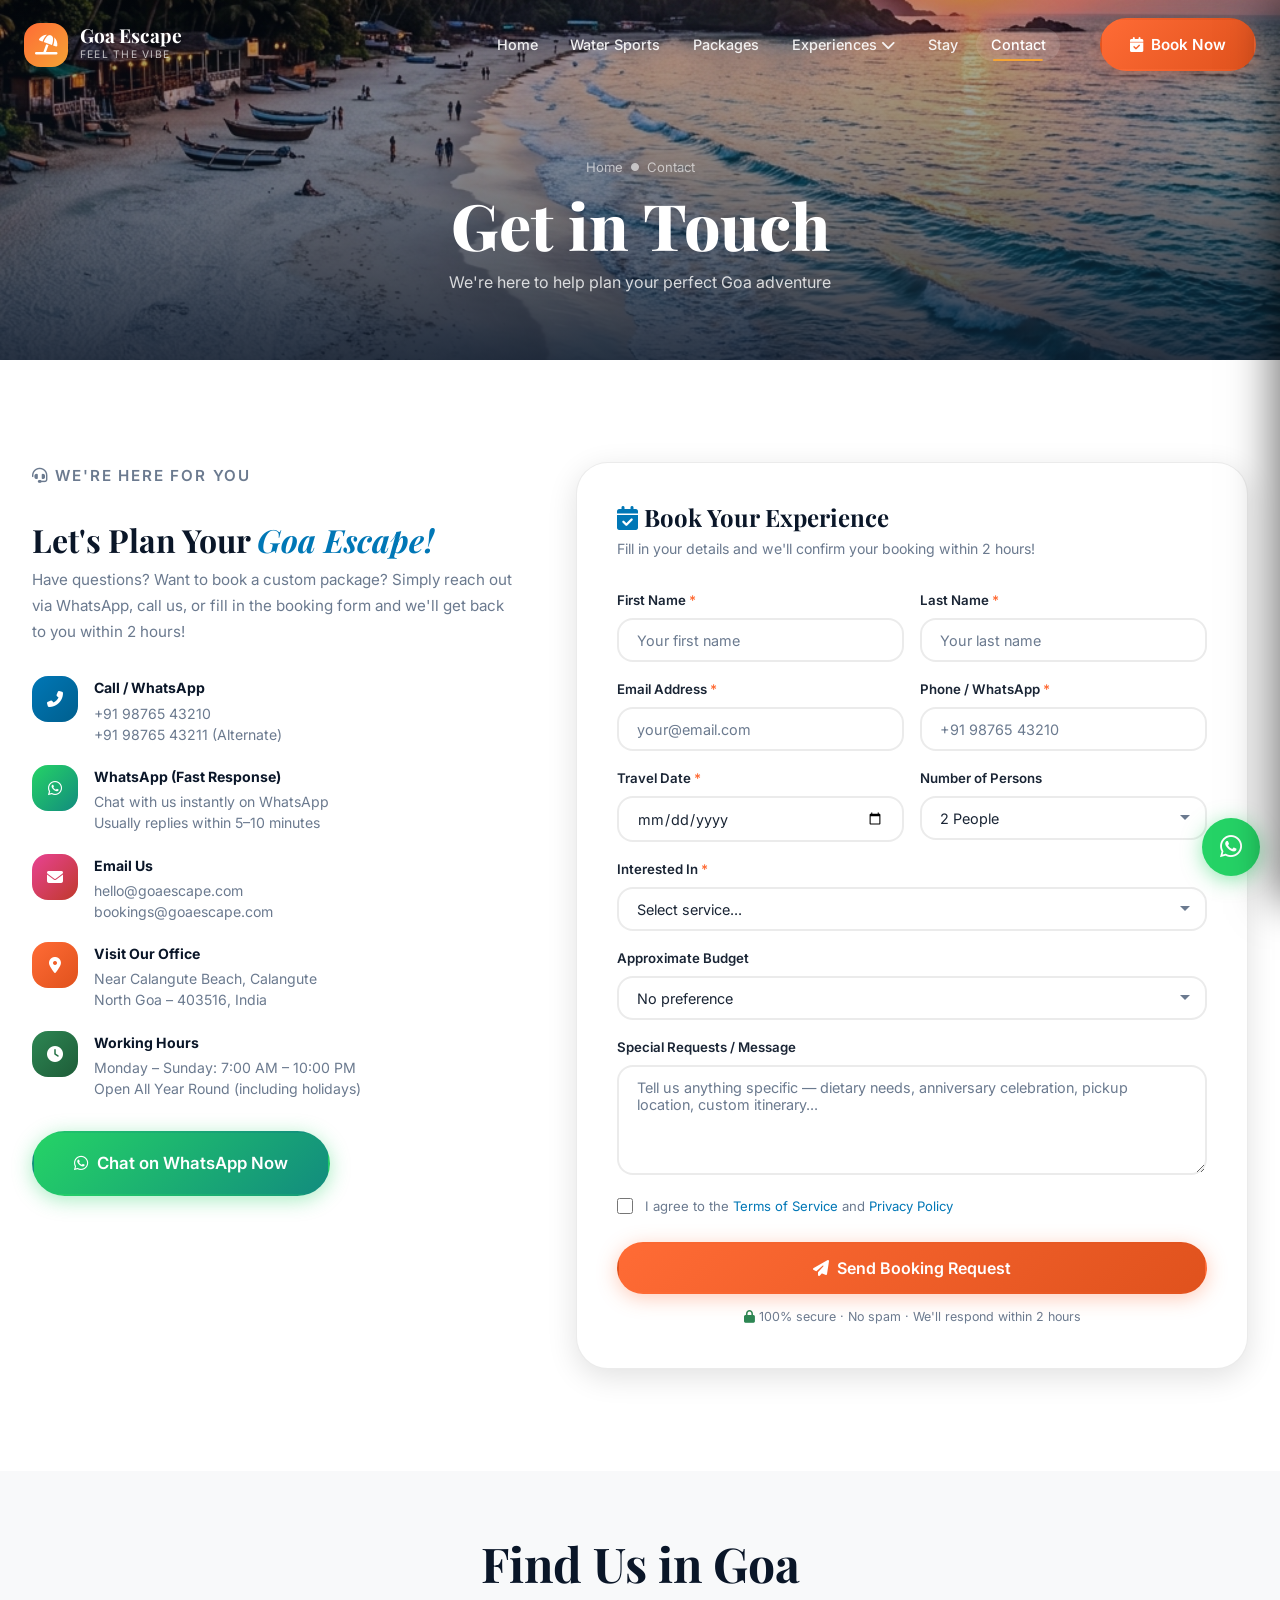
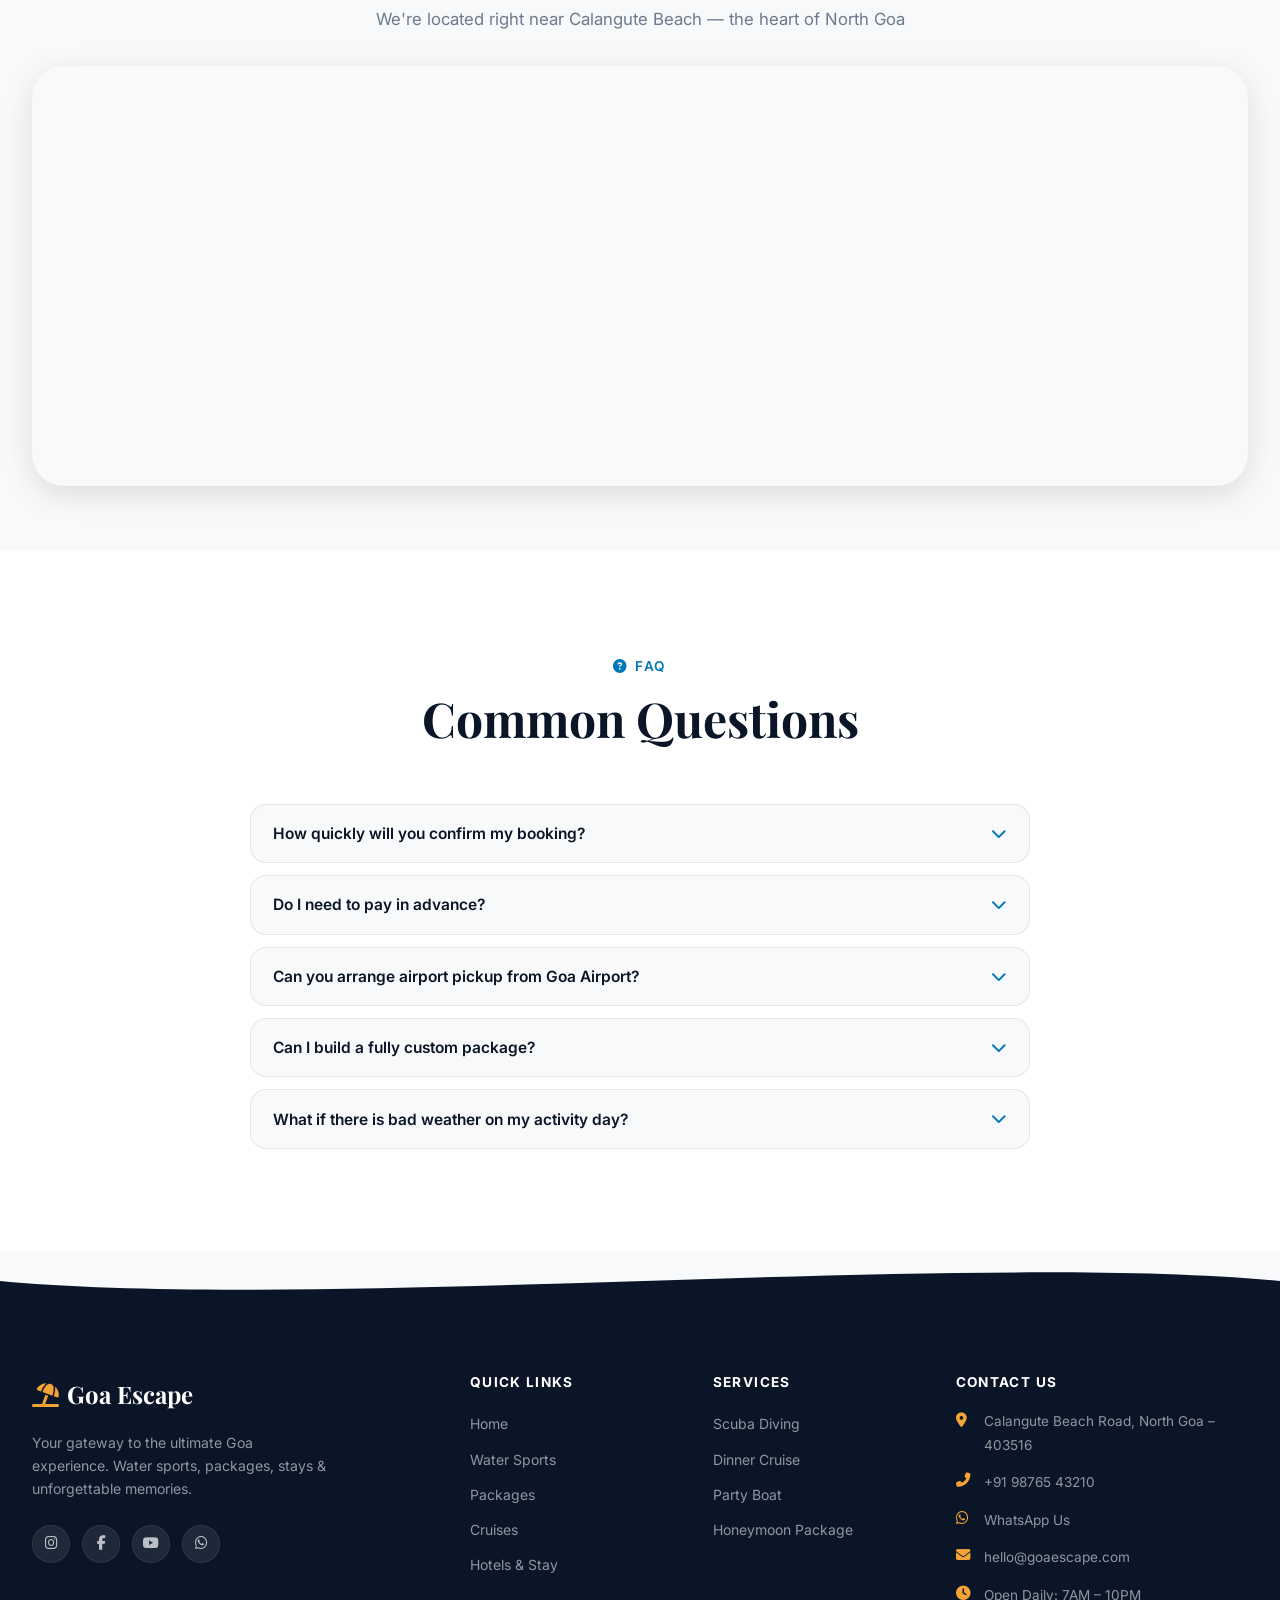
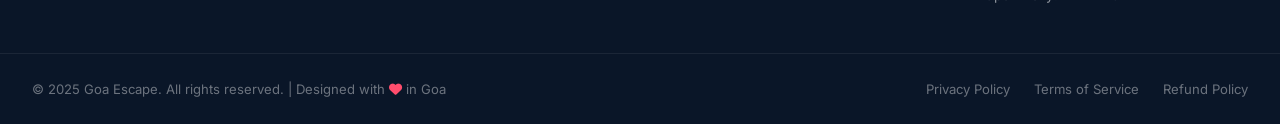
==== contact.html @ f7444da3 "initial commit" ====
<!DOCTYPE html>
<html lang="en">

<head>
    <meta charset="UTF-8" />
    <meta name="viewport" content="width=device-width, initial-scale=1.0, viewport-fit=cover" />
    <meta name="theme-color" content="#0a1628" />
    <meta name="apple-mobile-web-app-capable" content="yes" />
    <meta name="apple-mobile-web-app-status-bar-style" content="black-translucent" />
    <meta name="description"
        content="Contact Goa Escape to book water sports, packages, dinner cruises & hotels in Goa. Call, WhatsApp or fill out our quick booking form for instant confirmation." />
    <meta name="keywords"
        content="contact Goa Escape, book Goa tour, Goa booking form, Goa travel enquiry, water sports booking Goa" />
    <title>Contact & Book – Goa Escape | Instant Goa Booking</title>
    <link rel="dns-prefetch" href="https://cdnjs.cloudflare.com" />
    <link rel="dns-prefetch" href="https://fonts.googleapis.com" />
    <link rel="preconnect" href="https://fonts.googleapis.com" />
    <link
        href="https://fonts.googleapis.com/css2?family=Playfair+Display:wght@400;600;700;800&family=Inter:wght@300;400;500;600;700&family=Dancing+Script:wght@600;700&display=swap"
        rel="stylesheet" />
    <link rel="stylesheet" href="https://cdnjs.cloudflare.com/ajax/libs/font-awesome/6.5.0/css/all.min.css" />
    <link rel="stylesheet" href="css/style.css" />
    <link rel="stylesheet" href="css/animations.css" />
    <link rel="stylesheet" href="css/responsive.css" />
    <link rel="stylesheet" href="css/pages.css" />
</head>

<body>

    <div id="loader" class="loader">
        <div class="loader-inner">
            <div class="wave-loader"><span></span><span></span><span></span><span></span><span></span></div>
            <p class="loader-text">Goa Escape</p>
        </div>
    </div>

    <nav id="navbar" class="navbar">
        <div class="nav-container">
            <a href="index.html" class="nav-logo"><span class="logo-icon"><i class="fas fa-umbrella-beach"></i></span>
                <div class="logo-text"><span class="logo-main">Goa Escape</span><span class="logo-sub">Feel the
                        Vibe</span></div>
            </a>
            <ul class="nav-links" id="navLinks">
                <li><a href="index.html" class="nav-link">Home</a></li>
                <li><a href="water-sports.html" class="nav-link">Water Sports</a></li>
                <li><a href="packages.html" class="nav-link">Packages</a></li>
                <li class="dropdown"><a href="#" class="nav-link dropdown-toggle">Experiences <i
                            class="fas fa-chevron-down"></i></a>
                    <ul class="dropdown-menu">
                        <li><a href="cruises.html"><i class="fas fa-ship"></i> Dinner Cruise</a></li>
                        <li><a href="cruises.html#party-boat"><i class="fas fa-music"></i> Party Boat</a></li>
                        <li><a href="water-sports.html#scuba"><i class="fas fa-fish"></i> Scuba Diving</a></li>
                    </ul>
                </li>
                <li><a href="stay.html" class="nav-link">Stay</a></li>
                <li><a href="contact.html" class="nav-link active">Contact</a></li>
            </ul>
            <div class="nav-cta"><a href="#booking" class="btn btn-primary"><i class="fas fa-calendar-check"></i> Book
                    Now</a></div>
            <button class="hamburger" id="hamburger" aria-label="Toggle menu" aria-expanded="false"
                aria-controls="navLinks"><span></span><span></span><span></span></button>
        </div>
    </nav>

    <!-- ===== MOBILE SIDEBAR ===== -->
    <div id="sidebarBackdrop" class="sidebar-backdrop" aria-hidden="true"></div>
    <aside id="mobileSidebar" class="mobile-sidebar" role="dialog" aria-label="Navigation Menu" aria-modal="true">
        <div class="sidebar-header">
            <a href="index.html" class="sidebar-logo">
                <span class="sidebar-logo-icon"><i class="fas fa-umbrella-beach"></i></span>
                <span class="sidebar-logo-text">
                    <span class="sidebar-logo-main">Goa Escape</span>
                    <span class="sidebar-logo-sub">Feel the Vibe</span>
                </span>
            </a>
            <button id="sidebarClose" class="sidebar-close" aria-label="Close menu"><i
                    class="fas fa-times"></i></button>
        </div>
        <div class="sidebar-quick">
            <a href="#booking" class="sidebar-quick-btn"><i class="fas fa-calendar-check"></i>Book Now</a>
            <a href="tel:+919876543210" class="sidebar-quick-btn"><i class="fas fa-phone"></i>Call Us</a>
            <a href="https://wa.me/919876543210" class="sidebar-quick-btn" target="_blank" rel="noopener"><i
                    class="fab fa-whatsapp"></i>WhatsApp</a>
        </div>
        <p class="sidebar-nav-label">Navigation</p>
        <ul class="sidebar-nav">
            <li><a href="index.html"><span class="sidebar-nav-icon" style="background:rgba(0,119,182,0.18);"><i
                            class="fas fa-home" style="color:#90e0ef;"></i></span> Home</a></li>
            <li><a href="water-sports.html"><span class="sidebar-nav-icon" style="background:rgba(0,119,182,0.18);"><i
                            class="fas fa-water" style="color:#90e0ef;"></i></span> Water Sports</a></li>
            <li><a href="packages.html"><span class="sidebar-nav-icon" style="background:rgba(244,164,53,0.18);"><i
                            class="fas fa-suitcase" style="color:#f4a435;"></i></span> Packages</a></li>
            <li>
                <button id="sidebarExpToggle" class="sidebar-sub-toggle">
                    <span class="sidebar-nav-icon" style="background:rgba(231,76,139,0.18);"><i class="fas fa-star"
                            style="color:#e74c8b;"></i></span>
                    Experiences <i class="fas fa-chevron-down sidebar-toggle-arrow"></i>
                </button>
                <div id="sidebarExpContent" class="sidebar-sub-content">
                    <ul class="sidebar-sub">
                        <li><a href="cruises.html"><i class="fas fa-ship"></i> Dinner Cruise</a></li>
                        <li><a href="cruises.html#party-boat"><i class="fas fa-music"></i> Party Boat</a></li>
                        <li><a href="water-sports.html#scuba"><i class="fas fa-fish"></i> Scuba Diving</a></li>
                    </ul>
                </div>
            </li>
            <li><a href="stay.html"><span class="sidebar-nav-icon" style="background:rgba(45,134,83,0.18);"><i
                            class="fas fa-hotel" style="color:#2d8653;"></i></span> Stay</a></li>
            <li><a href="contact.html" class="active"><span class="sidebar-nav-icon"
                        style="background:rgba(255,107,53,0.18);"><i class="fas fa-envelope"
                            style="color:#ff6b35;"></i></span> Contact</a></li>
        </ul>
        <a href="#booking" class="sidebar-book-btn"><i class="fas fa-calendar-check"></i> Book Your Adventure</a>
        <p class="sidebar-nav-label" style="padding-top:0;">Follow Us</p>
        <div class="sidebar-social">
            <a href="#" aria-label="Instagram"><i class="fab fa-instagram"></i></a>
            <a href="#" aria-label="Facebook"><i class="fab fa-facebook-f"></i></a>
            <a href="#" aria-label="YouTube"><i class="fab fa-youtube"></i></a>
            <a href="https://wa.me/919876543210" aria-label="WhatsApp" target="_blank" rel="noopener"><i
                    class="fab fa-whatsapp"></i></a>
        </div>
        <p class="sidebar-footer">&copy; 2025 Goa Escape &bull; hello@goaescape.com</p>
    </aside>

    <!-- Page Hero -->
    <div class="page-hero" style="height: 40vh; min-height: 280px;">
        <div class="page-hero-bg"><img src="images/hero_beach.png" alt="Contact Goa Escape" />
            <div class="page-hero-overlay"></div>
        </div>
        <div class="page-hero-content">
            <div class="page-breadcrumb"><a href="index.html">Home</a><i class="fas fa-circle"></i><span>Contact</span>
            </div>
            <h1 class="page-hero-title">Get in Touch</h1>
            <p class="page-hero-subtitle">We're here to help plan your perfect Goa adventure</p>
        </div>
    </div>

    <!-- Contact + Booking Section -->
    <section id="booking" class="section" aria-labelledby="booking-heading">
        <div class="container">
            <div class="contact-grid">

                <!-- Contact Info -->
                <div class="contact-info">
                    <p class="section-eyebrow"><i class="fas fa-headset"></i> We're Here For You</p>
                    <h2 id="booking-heading">Let's Plan Your <em style="color:var(--primary);">Goa Escape!</em></h2>
                    <p>Have questions? Want to book a custom package? Simply reach out via WhatsApp, call us, or fill in
                        the booking form and we'll get back to you within 2 hours!</p>

                    <div class="contact-items">
                        <div class="contact-item">
                            <div class="ci-icon"><i class="fas fa-phone-alt"></i></div>
                            <div class="ci-text">
                                <strong>Call / WhatsApp</strong>
                                <a href="tel:+919876543210">+91 98765 43210</a>
                                <a href="tel:+919876543211">+91 98765 43211 (Alternate)</a>
                            </div>
                        </div>
                        <div class="contact-item">
                            <div class="ci-icon" style="background:linear-gradient(135deg,#25d366,#128c7e);"><i
                                    class="fab fa-whatsapp"></i></div>
                            <div class="ci-text">
                                <strong>WhatsApp (Fast Response)</strong>
                                <a href="https://wa.me/919876543210?text=Hi%2C%20I%27d%20like%20to%20book%20a%20Goa%20package!"
                                    target="_blank" rel="noopener">Chat with us instantly on WhatsApp</a>
                                <span>Usually replies within 5–10 minutes</span>
                            </div>
                        </div>
                        <div class="contact-item">
                            <div class="ci-icon" style="background:linear-gradient(135deg,#e84393,#c0392b);"><i
                                    class="fas fa-envelope"></i></div>
                            <div class="ci-text">
                                <strong>Email Us</strong>
                                <a href="mailto:hello@goaescape.com">hello@goaescape.com</a>
                                <a href="mailto:bookings@goaescape.com">bookings@goaescape.com</a>
                            </div>
                        </div>
                        <div class="contact-item">
                            <div class="ci-icon"
                                style="background:linear-gradient(135deg,var(--accent),var(--accent-dark));"><i
                                    class="fas fa-map-marker-alt"></i></div>
                            <div class="ci-text">
                                <strong>Visit Our Office</strong>
                                <span>Near Calangute Beach, Calangute</span>
                                <span>North Goa – 403516, India</span>
                            </div>
                        </div>
                        <div class="contact-item">
                            <div class="ci-icon" style="background:linear-gradient(135deg,var(--green),#1e5c38);"><i
                                    class="fas fa-clock"></i></div>
                            <div class="ci-text">
                                <strong>Working Hours</strong>
                                <span>Monday – Sunday: 7:00 AM – 10:00 PM</span>
                                <span>Open All Year Round (including holidays)</span>
                            </div>
                        </div>
                    </div>

                    <!-- Quick WhatsApp CTA -->
                    <a href="https://wa.me/919876543210?text=Hi%2C%20I%20want%20to%20know%20more%20about%20Goa%20Escape%20packages!"
                        target="_blank" rel="noopener noreferrer" class="btn btn-primary btn-lg"
                        style="background:linear-gradient(135deg,#25d366,#128c7e); box-shadow: 0 4px 20px rgba(37,211,102,0.4);">
                        <i class="fab fa-whatsapp"></i> Chat on WhatsApp Now
                    </a>
                </div>

                <!-- Booking Form -->
                <div class="booking-form" id="bookingForm-wrapper">
                    <h3><i class="fas fa-calendar-check" style="color:var(--primary);"></i> Book Your Experience</h3>
                    <p>Fill in your details and we'll confirm your booking within 2 hours!</p>

                    <form id="bookingForm" autocomplete="on" novalidate>
                        <div id="formFields">
                            <div class="form-grid">
                                <div class="form-group">
                                    <label for="firstName">First Name <span
                                            style="color:var(--accent);">*</span></label>
                                    <input type="text" id="firstName" name="firstName" class="form-control"
                                        placeholder="Your first name" required autocomplete="given-name" />
                                </div>
                                <div class="form-group">
                                    <label for="lastName">Last Name <span style="color:var(--accent);">*</span></label>
                                    <input type="text" id="lastName" name="lastName" class="form-control"
                                        placeholder="Your last name" required autocomplete="family-name" />
                                </div>
                                <div class="form-group">
                                    <label for="email">Email Address <span style="color:var(--accent);">*</span></label>
                                    <input type="email" id="email" name="email" class="form-control"
                                        placeholder="your@email.com" required autocomplete="email" />
                                </div>
                                <div class="form-group">
                                    <label for="phone">Phone / WhatsApp <span
                                            style="color:var(--accent);">*</span></label>
                                    <input type="tel" id="phone" name="phone" class="form-control"
                                        placeholder="+91 98765 43210" required autocomplete="tel" />
                                </div>
                                <div class="form-group">
                                    <label for="travelDate">Travel Date <span
                                            style="color:var(--accent);">*</span></label>
                                    <input type="date" id="travelDate" name="travelDate" class="form-control" required
                                        min="2025-01-01" />
                                </div>
                                <div class="form-group">
                                    <label for="persons">Number of Persons</label>
                                    <select id="persons" name="persons" class="form-control">
                                        <option value="1">1 Person</option>
                                        <option value="2" selected>2 People</option>
                                        <option value="3-5">3 – 5 People</option>
                                        <option value="6-10">6 – 10 People</option>
                                        <option value="10+">10+ (Group)</option>
                                    </select>
                                </div>
                                <div class="form-group full">
                                    <label for="serviceType">Interested In <span
                                            style="color:var(--accent);">*</span></label>
                                    <select id="serviceType" name="serviceType" class="form-control" required>
                                        <option value="">Select service...</option>
                                        <option value="water-sports">Water Sports Package</option>
                                        <option value="scuba">Scuba Diving</option>
                                        <option value="dinner-cruise">Dinner Cruise</option>
                                        <option value="party-boat">Party Boat</option>
                                        <option value="dolphin-cruise">Dolphin Watching Cruise</option>
                                        <option value="private-yacht">Private Yacht Charter</option>
                                        <option value="hotel">Hotel / Resort Booking</option>
                                        <option value="package-budget">Budget Tour Package</option>
                                        <option value="package-honeymoon">Honeymoon Package</option>
                                        <option value="package-family">Family Package</option>
                                        <option value="package-adventure">Adventure Package</option>
                                        <option value="package-luxury">Luxury Package</option>
                                        <option value="custom">Custom Package (Tell us your needs)</option>
                                    </select>
                                </div>
                                <div class="form-group full">
                                    <label for="budget">Approximate Budget</label>
                                    <select id="budget" name="budget" class="form-control">
                                        <option value="">No preference</option>
                                        <option value="under-5k">Under ₹5,000 per person</option>
                                        <option value="5k-10k">₹5,000 – ₹10,000 per person</option>
                                        <option value="10k-20k">₹10,000 – ₹20,000 per person</option>
                                        <option value="20k+">₹20,000+ per person</option>
                                    </select>
                                </div>
                                <div class="form-group full">
                                    <label for="message">Special Requests / Message</label>
                                    <textarea id="message" name="message" class="form-control"
                                        placeholder="Tell us anything specific — dietary needs, anniversary celebration, pickup location, custom itinerary..."></textarea>
                                </div>
                            </div>

                            <div
                                style="display:flex; align-items:center; gap:0.75rem; margin:1.25rem 0 1rem; font-size:0.82rem; color:var(--text-muted);">
                                <input type="checkbox" id="agreeTerms" name="agreeTerms" required
                                    style="width:16px; height:16px;" />
                                <label for="agreeTerms">I agree to the <a href="#" style="color:var(--primary);">Terms
                                        of Service</a> and <a href="#" style="color:var(--primary);">Privacy
                                        Policy</a></label>
                            </div>

                            <button type="submit" class="btn btn-primary form-submit" id="submitBookingBtn">
                                <i class="fas fa-paper-plane"></i> Send Booking Request
                            </button>

                            <p
                                style="text-align:center; font-size:0.78rem; color:var(--text-muted); margin-top:0.75rem;">
                                <i class="fas fa-lock" style="color:var(--green);"></i> 100% secure · No spam · We'll
                                respond within 2 hours
                            </p>
                        </div>
                    </form>

                    <!-- Success Message -->
                    <div id="formSuccess" class="form-success">
                        <i class="fas fa-check-circle"></i>
                        <h4>Booking Request Received! 🎉</h4>
                        <p>Thank you! Our team will contact you within 2 hours via WhatsApp or call to confirm your Goa
                            Escape booking.</p>
                        <a href="index.html" class="btn btn-primary" style="margin-top:1.5rem;"><i
                                class="fas fa-home"></i> Back to Home</a>
                    </div>
                </div>
            </div>
        </div>
    </section>

    <!-- Map Section -->
    <section class="section map-section" style="padding: 4rem 0;" aria-labelledby="map-heading">
        <div class="container">
            <div class="section-header" style="margin-bottom:2rem;">
                <h2 id="map-heading" class="section-title">Find Us in Goa</h2>
                <p class="section-subtitle">We're located right near Calangute Beach — the heart of North Goa</p>
            </div>
            <div class="map-wrap">
                <iframe
                    src="https://www.google.com/maps/embed?pb=!1m18!1m12!1m3!1d3844.8!2d73.7541!3d15.5449!2m3!1f0!2f0!3f0!3m2!1i1024!2i768!4f13.1!3m3!1m2!1s0x3bbfb6c6c1c06155%3A0x5ea6c0f1af3f7bda!2sCalangute%20Beach%2C%20Goa!5e0!3m2!1sen!2sin!4v1000000"
                    width="100%" height="420" style="border:0; width:100%; height:100%; display:block;"
                    allowfullscreen="" loading="lazy" referrerpolicy="no-referrer-when-downgrade"
                    title="Goa Escape Location Map - Calangute Beach, Goa"></iframe>
            </div>
        </div>
    </section>

    <!-- FAQ -->
    <section class="section faq-section" aria-labelledby="faq-contact-heading">
        <div class="container">
            <div class="section-header">
                <p class="section-eyebrow"><i class="fas fa-question-circle"></i> FAQ</p>
                <h2 id="faq-contact-heading" class="section-title">Common Questions</h2>
            </div>
            <div class="faq-list">
                <div class="faq-item">
                    <button class="faq-question">How quickly will you confirm my booking? <i
                            class="fas fa-chevron-down"></i></button>
                    <div class="faq-answer">We confirm bookings within 2 hours during working hours (7 AM – 10 PM). For
                        bookings submitted at night, you'll receive confirmation by 9 AM the next morning. WhatsApp is
                        the fastest way to reach us!</div>
                </div>
                <div class="faq-item">
                    <button class="faq-question">Do I need to pay in advance? <i
                            class="fas fa-chevron-down"></i></button>
                    <div class="faq-answer">A 20–30% advance is required to confirm bookings, paid securely via UPI,
                        bank transfer, or online payment. The balance is paid upon arrival in Goa. We don't charge
                        cancellation fees if you cancel 48+ hours before.</div>
                </div>
                <div class="faq-item">
                    <button class="faq-question">Can you arrange airport pickup from Goa Airport? <i
                            class="fas fa-chevron-down"></i></button>
                    <div class="faq-answer">Yes! We provide affordable airport transfers from Dabolim International
                        Airport and Mopa Airport to your hotel anywhere in Goa. Share your flight details when booking
                        and we'll arrange everything.</div>
                </div>
                <div class="faq-item">
                    <button class="faq-question">Can I build a fully custom package? <i
                            class="fas fa-chevron-down"></i></button>
                    <div class="faq-answer">Absolutely! We specialize in building custom packages. Just tell us your
                        dates, group size, interests and budget via the form or WhatsApp, and we'll design a perfect Goa
                        itinerary just for you.</div>
                </div>
                <div class="faq-item">
                    <button class="faq-question">What if there is bad weather on my activity day? <i
                            class="fas fa-chevron-down"></i></button>
                    <div class="faq-answer">Safety is our top priority. If activities are cancelled due to bad weather
                        or rough sea conditions, we reschedule to the next available slot at no extra cost, or issue a
                        full refund upon request.</div>
                </div>
            </div>
        </div>
    </section>

    <!-- Footer -->
    <footer class="footer">
        <div class="footer-wave"><svg viewBox="0 0 1440 60" preserveAspectRatio="none">
                <path d="M0,30 C360,60 1080,0 1440,30 L1440,60 L0,60 Z" fill="#0a1628" />
            </svg></div>
        <div class="footer-top">
            <div class="container">
                <div class="footer-grid">
                    <div class="footer-col footer-brand"><a href="index.html" class="footer-logo"><i
                                class="fas fa-umbrella-beach"></i> Goa Escape</a>
                        <p class="footer-tagline">Your gateway to the ultimate Goa experience. Water sports, packages,
                            stays & unforgettable memories.</p>
                        <div class="social-links"><a href="#" class="social-link" aria-label="Instagram"><i
                                    class="fab fa-instagram"></i></a><a href="#" class="social-link"
                                aria-label="Facebook"><i class="fab fa-facebook-f"></i></a><a href="#"
                                class="social-link" aria-label="YouTube"><i class="fab fa-youtube"></i></a><a href="#"
                                class="social-link" aria-label="WhatsApp"><i class="fab fa-whatsapp"></i></a></div>
                    </div>
                    <div class="footer-col">
                        <h4 class="footer-heading">Quick Links</h4>
                        <ul class="footer-links">
                            <li><a href="index.html">Home</a></li>
                            <li><a href="water-sports.html">Water Sports</a></li>
                            <li><a href="packages.html">Packages</a></li>
                            <li><a href="cruises.html">Cruises</a></li>
                            <li><a href="stay.html">Hotels & Stay</a></li>
                        </ul>
                    </div>
                    <div class="footer-col">
                        <h4 class="footer-heading">Services</h4>
                        <ul class="footer-links">
                            <li><a href="water-sports.html#scuba">Scuba Diving</a></li>
                            <li><a href="cruises.html">Dinner Cruise</a></li>
                            <li><a href="cruises.html#party-boat">Party Boat</a></li>
                            <li><a href="packages.html#honeymoon">Honeymoon Package</a></li>
                        </ul>
                    </div>
                    <div class="footer-col">
                        <h4 class="footer-heading">Contact Us</h4>
                        <ul class="footer-contact">
                            <li><i class="fas fa-map-marker-alt"></i><span>Calangute Beach Road, North Goa –
                                    403516</span></li>
                            <li><i class="fas fa-phone-alt"></i><a href="tel:+919876543210">+91 98765 43210</a></li>
                            <li><i class="fab fa-whatsapp"></i><a href="https://wa.me/919876543210">WhatsApp Us</a></li>
                            <li><i class="fas fa-envelope"></i><a
                                    href="mailto:hello@goaescape.com">hello@goaescape.com</a></li>
                            <li><i class="fas fa-clock"></i><span>Open Daily: 7AM – 10PM</span></li>
                        </ul>
                    </div>
                </div>
            </div>
        </div>
        <div class="footer-bottom">
            <div class="container">
                <p>&copy; 2025 Goa Escape. All rights reserved. | Designed with <i class="fas fa-heart"
                        style="color:#ff4d6d"></i> in Goa</p>
                <div class="footer-bottom-links"><a href="#">Privacy Policy</a><a href="#">Terms of Service</a><a
                        href="#">Refund Policy</a></div>
            </div>
        </div>
    </footer>

    <a href="https://wa.me/919876543210" class="whatsapp-float" target="_blank" rel="noopener noreferrer"
        aria-label="WhatsApp"><i class="fab fa-whatsapp"></i><span class="whatsapp-tooltip">Chat on WhatsApp!</span></a>
    <button class="back-to-top" id="backToTop" aria-label="Back to top"><i class="fas fa-chevron-up"></i></button>

    <script src="js/main.js"></script>
    <script src="js/perf.js" defer></script>
    <script>
        // Booking form enhanced handling
        const bookingForm = document.getElementById('bookingForm');
        const formSuccess = document.getElementById('formSuccess');
        const formFields = document.getElementById('formFields');

        bookingForm?.addEventListener('submit', async (e) => {
            e.preventDefault();
            const btn = document.getElementById('submitBookingBtn');
            const agreeTerms = document.getElementById('agreeTerms');

            if (!agreeTerms.checked) {
                alert('Please agree to the Terms of Service to continue.');
                return;
            }

            const original = btn.innerHTML;
            btn.innerHTML = '<i class="fas fa-spinner fa-spin"></i> Sending...';
            btn.disabled = true;

            await new Promise(resolve => setTimeout(resolve, 2000));

            if (formFields && formSuccess) {
                formFields.style.display = 'none';
                formSuccess.classList.add('show');
            }

            btn.innerHTML = original;
            btn.disabled = false;
        });
    </script>
</body>

</html>
---- css/style.css ----
/* =========================================
   GOA ESCAPE — MAIN STYLESHEET
   Design: Tropical · Warm · High-Converting
   ========================================= */

/* ===== CSS RESET & CUSTOM PROPERTIES ===== */
*,
*::before,
*::after {
  box-sizing: border-box;
  margin: 0;
  padding: 0;
}

:root {
  /* --- Color Palette --- */
  --primary: #0077b6;
  /* Ocean Blue */
  --primary-dark: #005f8e;
  --primary-light: #90e0ef;
  --accent: #ff6b35;
  /* Goa Sunset Orange */
  --accent-dark: #e0521d;
  --gold: #f4a435;
  /* Tropical Gold */
  --green: #2d8653;
  /* Palm Green */
  --pink: #e74c8b;
  /* Sunset Pink */
  --coral: #ff7168;
  --sand: #fdf3e3;
  /* Beach Sand */
  --dark: #0a1628;
  /* Deep Ocean */
  --dark-2: #0f2040;
  --text: #1a2535;
  --text-muted: #6b7a8f;
  --white: #ffffff;
  --off-white: #f8f9fa;
  --border: rgba(0, 0, 0, 0.08);

  /* --- Typography --- */
  --font-body: 'Inter', system-ui, -apple-system, sans-serif;
  --font-display: 'Playfair Display', Georgia, serif;
  --font-script: 'Dancing Script', cursive;

  /* --- Spacing --- */
  --section-py: 7rem;

  /* --- Radius --- */
  --radius-sm: 0.5rem;
  --radius-md: 1rem;
  --radius-lg: 1.5rem;
  --radius-xl: 2rem;
  --radius-full: 9999px;

  /* --- Shadows --- */
  --shadow-sm: 0 2px 8px rgba(0, 0, 0, 0.08);
  --shadow-md: 0 8px 30px rgba(0, 0, 0, 0.12);
  --shadow-lg: 0 20px 60px rgba(0, 0, 0, 0.18);

  /* --- Transitions --- */
  --transition: 0.3s ease;
}

/* ===== ACCESSIBILITY ===== */
.sr-only {
  position: absolute;
  width: 1px;
  height: 1px;
  padding: 0;
  margin: -1px;
  overflow: hidden;
  clip: rect(0, 0, 0, 0);
  white-space: nowrap;
  border: 0;
}

/* ===== BASE ===== */
html {
  scroll-behavior: smooth;
  font-size: 16px;
}

body {
  font-family: var(--font-body);
  color: var(--text);
  background: var(--white);
  line-height: 1.7;
  overflow-x: hidden;
}

img {
  max-width: 100%;
  height: auto;
  display: block;
}

a {
  text-decoration: none;
  color: inherit;
  transition: var(--transition);
}

ul {
  list-style: none;
}

h1,
h2,
h3,
h4,
h5 {
  font-family: var(--font-display);
  line-height: 1.2;
}

/* ===== LOADER ===== */
.loader {
  position: fixed;
  inset: 0;
  background: var(--dark);
  display: flex;
  align-items: center;
  justify-content: center;
  z-index: 9999;
  transition: opacity 0.6s ease, visibility 0.6s ease;
}

.loader.hidden {
  opacity: 0;
  visibility: hidden;
  pointer-events: none;
}

.loader-inner {
  display: flex;
  flex-direction: column;
  align-items: center;
  gap: 1.5rem;
}

.wave-loader {
  display: flex;
  gap: 0.4rem;
  align-items: flex-end;
  height: 50px;
}

.wave-loader span {
  display: block;
  width: 8px;
  border-radius: 4px;
  background: linear-gradient(to top, var(--primary-light), var(--primary));
  animation: wave 1.2s ease infinite;
}

.wave-loader span:nth-child(1) {
  animation-delay: 0.0s;
  height: 20px;
}

.wave-loader span:nth-child(2) {
  animation-delay: 0.1s;
  height: 35px;
}

.wave-loader span:nth-child(3) {
  animation-delay: 0.2s;
  height: 50px;
}

.wave-loader span:nth-child(4) {
  animation-delay: 0.3s;
  height: 35px;
}

.wave-loader span:nth-child(5) {
  animation-delay: 0.4s;
  height: 20px;
}

@keyframes wave {

  0%,
  100% {
    transform: scaleY(1);
  }

  50% {
    transform: scaleY(0.4);
  }
}

.loader-text {
  font-family: var(--font-display);
  font-size: 2rem;
  font-weight: 700;
  color: var(--white);
  letter-spacing: 0.1em;
  background: linear-gradient(135deg, var(--primary-light), var(--gold));
  -webkit-background-clip: text;
  -webkit-text-fill-color: transparent;
  background-clip: text;
}

/* ===== CONTAINER ===== */
.container {
  max-width: 1280px;
  margin: 0 auto;
  padding: 0 1.5rem;
}

/* ===== BUTTONS ===== */
.btn {
  display: inline-flex;
  align-items: center;
  gap: 0.5rem;
  padding: 0.75rem 1.75rem;
  border-radius: var(--radius-full);
  font-family: var(--font-body);
  font-size: 0.95rem;
  font-weight: 600;
  cursor: pointer;
  border: 2px solid transparent;
  transition: all 0.3s ease;
  white-space: nowrap;
  position: relative;
  overflow: hidden;
  text-decoration: none;
}

.btn::after {
  content: '';
  position: absolute;
  inset: 0;
  background: rgba(255, 255, 255, 0.15);
  opacity: 0;
  transition: opacity 0.3s;
}

.btn:hover::after {
  opacity: 1;
}

.btn:active {
  transform: scale(0.97);
}

.btn-primary {
  background: linear-gradient(135deg, var(--accent), var(--accent-dark));
  color: var(--white);
  box-shadow: 0 4px 20px rgba(255, 107, 53, 0.35);
}

.btn-primary:hover {
  transform: translateY(-2px);
  box-shadow: 0 8px 30px rgba(255, 107, 53, 0.5);
}

.btn-outline-small {
  padding: 0.5rem 1.2rem;
  border: 2px solid var(--primary);
  color: var(--primary);
  border-radius: var(--radius-full);
  font-weight: 600;
  font-size: 0.875rem;
  background: transparent;
  transition: all 0.3s;
}

.btn-outline-small:hover {
  background: var(--primary);
  color: var(--white);
}

.btn-sm {
  padding: 0.55rem 1.2rem;
  font-size: 0.875rem;
}

.btn-lg {
  padding: 1rem 2.5rem;
  font-size: 1.05rem;
}

.btn-white {
  background: var(--white);
  color: var(--accent);
  font-weight: 700;
  box-shadow: 0 4px 20px rgba(0, 0, 0, 0.2);
}

.btn-white:hover {
  transform: translateY(-3px);
  box-shadow: 0 10px 35px rgba(0, 0, 0, 0.3);
}

.btn-search {
  background: linear-gradient(135deg, var(--primary), var(--primary-dark));
  color: var(--white);
  border-radius: var(--radius-full);
  padding: 0 2rem;
  font-size: 0.95rem;
  font-weight: 600;
  gap: 0.5rem;
  height: 52px;
  white-space: nowrap;
  cursor: pointer;
  border: none;
  transition: all 0.3s;
}

.btn-search:hover {
  transform: translateY(-2px);
  box-shadow: 0 8px 25px rgba(0, 119, 182, 0.45);
}

.btn-outline-white {
  border: 2px solid rgba(255, 255, 255, 0.8);
  color: var(--white);
  background: transparent;
}

.btn-outline-white:hover {
  background: var(--white);
  color: var(--accent);
}

/* ===== NAVBAR ===== */
.navbar {
  position: fixed;
  top: 0;
  left: 0;
  right: 0;
  z-index: 1000;
  padding: 1.1rem 0;
  transition: all 0.4s ease;
  background: transparent;
}

.navbar.scrolled {
  background: rgba(10, 22, 40, 0.97);
  backdrop-filter: blur(20px);
  -webkit-backdrop-filter: blur(20px);
  padding: 0.7rem 0;
  box-shadow: 0 4px 30px rgba(0, 0, 0, 0.3);
}

.nav-container {
  max-width: 1280px;
  margin: 0 auto;
  padding: 0 1.5rem;
  display: flex;
  align-items: center;
  gap: 2rem;
}

.nav-logo {
  display: flex;
  align-items: center;
  gap: 0.75rem;
  flex-shrink: 0;
}

.logo-icon {
  width: 44px;
  height: 44px;
  background: linear-gradient(135deg, var(--accent), var(--gold));
  border-radius: var(--radius-md);
  display: flex;
  align-items: center;
  justify-content: center;
  font-size: 1.25rem;
  color: var(--white);
  flex-shrink: 0;
}

.logo-text {
  display: flex;
  flex-direction: column;
}

.logo-main {
  font-family: var(--font-display);
  font-size: 1.2rem;
  font-weight: 700;
  color: var(--white);
  line-height: 1.1;
}

.logo-sub {
  font-size: 0.65rem;
  color: rgba(255, 255, 255, 0.7);
  letter-spacing: 0.12em;
  text-transform: uppercase;
}

.nav-links {
  display: flex;
  align-items: center;
  gap: 0.25rem;
  margin-left: auto;
}

.nav-link {
  color: rgba(255, 255, 255, 0.9);
  font-size: 0.9rem;
  font-weight: 500;
  padding: 0.5rem 0.9rem;
  border-radius: var(--radius-full);
  transition: all 0.3s;
  white-space: nowrap;
}

.nav-link:hover,
.nav-link.active {
  color: var(--white);
  background: rgba(255, 255, 255, 0.12);
}

.dropdown {
  position: relative;
}

.dropdown-menu {
  position: absolute;
  top: calc(100% + 0.75rem);
  left: 50%;
  transform: translateX(-50%) translateY(10px);
  background: var(--dark-2);
  border-radius: var(--radius-md);
  padding: 0.5rem;
  min-width: 200px;
  box-shadow: var(--shadow-lg);
  opacity: 0;
  visibility: hidden;
  transition: all 0.3s ease;
  border: 1px solid rgba(255, 255, 255, 0.08);
}

.dropdown-menu::before {
  content: '';
  position: absolute;
  top: -6px;
  left: 50%;
  transform: translateX(-50%);
  border: 6px solid transparent;
  border-bottom-color: var(--dark-2);
  border-top: none;
}

.dropdown:hover .dropdown-menu {
  opacity: 1;
  visibility: visible;
  transform: translateX(-50%) translateY(0);
}

.dropdown-menu li a {
  display: flex;
  align-items: center;
  gap: 0.75rem;
  padding: 0.65rem 1rem;
  color: rgba(255, 255, 255, 0.8);
  font-size: 0.9rem;
  border-radius: var(--radius-sm);
  transition: all 0.2s;
}

.dropdown-menu li a:hover {
  background: rgba(255, 255, 255, 0.08);
  color: var(--white);
}

.nav-cta {
  margin-left: 0.5rem;
  flex-shrink: 0;
}

/* Hamburger */
.hamburger {
  display: none;
  flex-direction: column;
  gap: 5px;
  cursor: pointer;
  background: none;
  border: none;
  padding: 0.5rem;
  margin-left: auto;
}

.hamburger span {
  display: block;
  width: 26px;
  height: 2.5px;
  background: var(--white);
  border-radius: 2px;
  transition: all 0.3s ease;
}

.hamburger.open span:nth-child(1) {
  transform: translateY(7.5px) rotate(45deg);
}

.hamburger.open span:nth-child(2) {
  opacity: 0;
}

.hamburger.open span:nth-child(3) {
  transform: translateY(-7.5px) rotate(-45deg);
}

/* ===== HERO ===== */
.hero {
  position: relative;
  min-height: 100vh;
  display: flex;
  align-items: center;
  justify-content: center;
  overflow: hidden;
}

.hero-bg {
  position: absolute;
  inset: 0;
  z-index: 0;
}

.hero-img {
  width: 100%;
  height: 100%;
  object-fit: cover;
  object-position: center;
}

.hero-overlay {
  position: absolute;
  inset: 0;
  background: linear-gradient(to bottom,
      rgba(10, 22, 40, 0.5) 0%,
      rgba(10, 22, 40, 0.35) 50%,
      rgba(10, 22, 40, 0.75) 100%);
}

.hero-content {
  position: relative;
  z-index: 2;
  text-align: center;
  color: var(--white);
  padding: 8rem 1.5rem 5rem;
  max-width: 900px;
  width: 100%;
}

.hero-badge {
  display: inline-flex;
  align-items: center;
  gap: 0.4rem;
  background: rgba(244, 164, 53, 0.2);
  border: 1.5px solid var(--gold);
  color: var(--gold);
  font-size: 0.8rem;
  font-weight: 600;
  padding: 0.4rem 1.2rem;
  border-radius: var(--radius-full);
  margin-bottom: 1.5rem;
  letter-spacing: 0.05em;
  text-transform: uppercase;
}

.title-script {
  display: block;
  font-family: var(--font-script);
  font-size: clamp(1.5rem, 4vw, 2.5rem);
  color: var(--gold);
  margin-bottom: 0.25rem;
  opacity: 0.95;
}

.title-main {
  display: block;
  font-family: var(--font-display);
  font-size: clamp(3rem, 8vw, 6rem);
  font-weight: 800;
  letter-spacing: -0.02em;
  line-height: 0.95;
  background: linear-gradient(180deg, #ffffff 40%, rgba(255, 255, 255, 0.65) 100%);
  -webkit-background-clip: text;
  -webkit-text-fill-color: transparent;
  background-clip: text;
  margin-bottom: 0.5rem;
}

.title-sub {
  display: block;
  font-family: var(--font-script);
  font-size: clamp(1rem, 3vw, 1.5rem);
  color: rgba(255, 255, 255, 0.8);
  margin-top: 0.5rem;
}

.hero-desc {
  font-size: clamp(0.95rem, 2.5vw, 1.15rem);
  color: rgba(255, 255, 255, 0.85);
  max-width: 650px;
  margin: 1.5rem auto;
  line-height: 1.7;
}

/* Hero Search */
.hero-search-wrap {
  max-width: 820px;
  margin: 2rem auto 1.5rem;
}

.hero-search {
  display: flex;
  align-items: center;
  background: rgba(255, 255, 255, 0.97);
  border-radius: var(--radius-full);
  padding: 0.4rem 0.4rem 0.4rem 0.25rem;
  gap: 0;
  box-shadow: 0 8px 40px rgba(0, 0, 0, 0.3);
  backdrop-filter: blur(10px);
}

.search-group {
  display: flex;
  align-items: center;
  flex: 1;
  padding: 0 1rem;
  position: relative;
  border-right: 1.5px solid rgba(0, 0, 0, 0.1);
}

.search-group:last-of-type {
  border-right: none;
}

.search-group-sm {
  flex: 0 0 180px;
}

.search-icon {
  color: var(--primary);
  font-size: 0.95rem;
  flex-shrink: 0;
  margin-right: 0.5rem;
}

.search-input {
  flex: 1;
  border: none;
  outline: none;
  background: transparent;
  font-family: var(--font-body);
  font-size: 0.9rem;
  color: var(--text);
  height: 52px;
}

.search-input::placeholder {
  color: var(--text-muted);
}

.search-input option {
  color: var(--text);
}

/* Quick Links */
.hero-quick-links {
  display: flex;
  flex-wrap: wrap;
  justify-content: center;
  gap: 0.75rem;
  margin-top: 1.5rem;
}

.quick-link {
  display: inline-flex;
  align-items: center;
  gap: 0.4rem;
  background: rgba(255, 255, 255, 0.12);
  border: 1px solid rgba(255, 255, 255, 0.25);
  color: var(--white);
  padding: 0.45rem 1.1rem;
  border-radius: var(--radius-full);
  font-size: 0.85rem;
  font-weight: 500;
  backdrop-filter: blur(10px);
  transition: all 0.3s;
}

.quick-link:hover {
  background: rgba(255, 255, 255, 0.22);
  transform: translateY(-2px);
}

/* Scroll indicator */
.scroll-indicator {
  position: absolute;
  bottom: 2.5rem;
  left: 50%;
  transform: translateX(-50%);
  display: flex;
  flex-direction: column;
  align-items: center;
  gap: 0.5rem;
  color: rgba(255, 255, 255, 0.7);
  font-size: 0.75rem;
  letter-spacing: 0.1em;
  text-transform: uppercase;
  z-index: 2;
  cursor: pointer;
}

.scroll-dot {
  width: 22px;
  height: 38px;
  border: 2px solid rgba(255, 255, 255, 0.5);
  border-radius: var(--radius-full);
  position: relative;
}

.scroll-dot::after {
  content: '';
  position: absolute;
  top: 5px;
  left: 50%;
  transform: translateX(-50%);
  width: 5px;
  height: 8px;
  background: rgba(255, 255, 255, 0.8);
  border-radius: var(--radius-full);
  animation: scrollDot 2s ease infinite;
}

@keyframes scrollDot {
  0% {
    top: 5px;
    opacity: 1;
  }

  80% {
    top: 18px;
    opacity: 0;
  }

  100% {
    top: 5px;
    opacity: 0;
  }
}

/* ===== STATS STRIP ===== */
.stats-strip {
  background: linear-gradient(135deg, var(--dark) 0%, var(--dark-2) 100%);
  padding: 3rem 0;
  position: relative;
  overflow: hidden;
}

.stats-strip::before {
  content: '';
  position: absolute;
  inset: 0;
  background: url("data:image/svg+xml,%3Csvg width='60' height='60' viewBox='0 0 60 60' xmlns='http://www.w3.org/2000/svg'%3E%3Cg fill='none' fill-rule='evenodd'%3E%3Cg fill='%230077b6' fill-opacity='0.06'%3E%3Cpath d='M36 34v-4h-2v4h-4v2h4v4h2v-4h4v-2h-4zm0-30V0h-2v4h-4v2h4v4h2V6h4V4h-4zM6 34v-4H4v4H0v2h4v4h2v-4h4v-2H6zM6 4V0H4v4H0v2h4v4h2V6h4V4H6z'/%3E%3C/g%3E%3C/g%3E%3C/svg%3E");
}

.stats-grid {
  display: grid;
  grid-template-columns: repeat(4, 1fr);
  gap: 2rem;
}

.stat-item {
  text-align: center;
  color: var(--white);
  position: relative;
}

.stat-item:not(:last-child)::after {
  content: '';
  position: absolute;
  right: 0;
  top: 20%;
  height: 60%;
  width: 1px;
  background: rgba(255, 255, 255, 0.1);
}

.stat-number {
  font-family: var(--font-display);
  font-size: clamp(2.5rem, 5vw, 3.5rem);
  font-weight: 800;
  background: linear-gradient(135deg, var(--primary-light), var(--gold));
  -webkit-background-clip: text;
  -webkit-text-fill-color: transparent;
  background-clip: text;
}

.stat-plus {
  font-size: 1.5rem;
  color: var(--gold);
  font-weight: 700;
  vertical-align: super;
}

.stat-label {
  display: block;
  font-size: 0.9rem;
  color: rgba(255, 255, 255, 0.6);
  font-weight: 500;
  margin-top: 0.25rem;
  letter-spacing: 0.05em;
}

/* ===== SECTIONS COMMON ===== */
.section {
  padding: var(--section-py) 0;
}

.section-header {
  text-align: center;
  margin-bottom: 3.5rem;
}

.section-eyebrow {
  display: inline-flex;
  align-items: center;
  gap: 0.4rem;
  font-size: 0.85rem;
  font-weight: 600;
  letter-spacing: 0.12em;
  text-transform: uppercase;
  color: var(--primary);
  margin-bottom: 0.75rem;
}

.section-title {
  font-size: clamp(2rem, 5vw, 3rem);
  font-weight: 700;
  color: var(--dark);
  line-height: 1.2;
}

.section-title em {
  font-style: italic;
  color: var(--primary);
}

.section-subtitle {
  font-size: 1.05rem;
  color: var(--text-muted);
  max-width: 600px;
  margin: 0.75rem auto 0;
}

.section-subtitle.text-left {
  margin-left: 0;
}

.text-left {
  text-align: left;
}

.section-cta {
  text-align: center;
  margin-top: 3rem;
}

/* ===== SERVICES SECTION ===== */
.services-section {
  background: var(--off-white);
}

.services-grid {
  display: grid;
  grid-template-columns: repeat(4, 1fr);
  gap: 1.5rem;
}

.service-card {
  background: var(--white);
  border-radius: var(--radius-lg);
  overflow: hidden;
  box-shadow: var(--shadow-sm);
  transition: transform 0.35s ease, box-shadow 0.35s ease;
  border: 1px solid var(--border);
}

.service-card:hover {
  transform: translateY(-8px);
  box-shadow: var(--shadow-lg);
}

.sc-img-wrap {
  position: relative;
  height: 200px;
  overflow: hidden;
}

.sc-img {
  width: 100%;
  height: 100%;
  object-fit: cover;
  transition: transform 0.5s ease;
}

.service-card:hover .sc-img {
  transform: scale(1.08);
}

.sc-badge {
  position: absolute;
  top: 1rem;
  left: 1rem;
  background: linear-gradient(135deg, var(--accent), var(--accent-dark));
  color: var(--white);
  font-size: 0.72rem;
  font-weight: 600;
  padding: 0.3rem 0.75rem;
  border-radius: var(--radius-full);
  display: flex;
  align-items: center;
  gap: 0.35rem;
  box-shadow: 0 2px 10px rgba(0, 0, 0, 0.2);
}

.sc-badge-blue {
  background: linear-gradient(135deg, var(--primary), var(--primary-dark));
}

.sc-badge-gold {
  background: linear-gradient(135deg, #c9a84c, #a07830);
}

.sc-badge-pink {
  background: linear-gradient(135deg, var(--pink), #c43070);
}

.sc-body {
  padding: 1.5rem;
}

.sc-icon {
  width: 48px;
  height: 48px;
  background: linear-gradient(135deg, rgba(255, 107, 53, 0.1), rgba(255, 107, 53, 0.2));
  color: var(--accent);
  border-radius: var(--radius-md);
  display: flex;
  align-items: center;
  justify-content: center;
  font-size: 1.2rem;
  margin-bottom: 1rem;
}

.sc-icon-blue {
  background: linear-gradient(135deg, rgba(0, 119, 182, 0.1), rgba(0, 119, 182, 0.2));
  color: var(--primary);
}

.sc-icon-gold {
  background: linear-gradient(135deg, rgba(244, 164, 53, 0.1), rgba(244, 164, 53, 0.2));
  color: var(--gold);
}

.sc-icon-pink {
  background: linear-gradient(135deg, rgba(231, 76, 139, 0.1), rgba(231, 76, 139, 0.2));
  color: var(--pink);
}

.sc-title {
  font-size: 1.2rem;
  font-weight: 700;
  margin-bottom: 0.6rem;
  color: var(--dark);
}

.sc-desc {
  font-size: 0.88rem;
  color: var(--text-muted);
  line-height: 1.6;
  margin-bottom: 1rem;
}

.sc-features {
  display: flex;
  flex-direction: column;
  gap: 0.35rem;
  margin-bottom: 1.25rem;
}

.sc-features li {
  display: flex;
  align-items: center;
  gap: 0.5rem;
  font-size: 0.82rem;
  color: var(--text);
}

.sc-features li i {
  color: var(--green);
  font-size: 0.75rem;
}

.sc-price-row {
  display: flex;
  align-items: center;
  justify-content: space-between;
  margin-top: 1rem;
  padding-top: 1rem;
  border-top: 1px solid var(--border);
}

.sc-price {
  font-family: var(--font-display);
  font-size: 1.2rem;
  font-weight: 700;
  color: var(--accent);
}

.sc-price small {
  font-size: 0.75rem;
  font-weight: 400;
  color: var(--text-muted);
  font-family: var(--font-body);
}

/* ===== WHY SECTION ===== */
.why-section {
  background: linear-gradient(135deg, #f0f8ff 0%, #fff9f5 100%);
  position: relative;
  overflow: hidden;
}

.why-bg-pattern {
  position: absolute;
  inset: 0;
  background-image: radial-gradient(circle at 20% 20%, rgba(0, 119, 182, 0.05) 0%, transparent 50%),
    radial-gradient(circle at 80% 80%, rgba(255, 107, 53, 0.05) 0%, transparent 50%);
}

.why-inner {
  display: grid;
  grid-template-columns: 1fr 1fr;
  gap: 5rem;
  align-items: center;
}

.why-content {
  position: relative;
  z-index: 1;
}

.why-features {
  display: flex;
  flex-direction: column;
  gap: 1.5rem;
  margin: 2rem 0;
}

.why-feature {
  display: flex;
  align-items: flex-start;
  gap: 1rem;
}

.wf-icon {
  width: 48px;
  height: 48px;
  background: linear-gradient(135deg, var(--primary), var(--primary-dark));
  color: var(--white);
  border-radius: var(--radius-md);
  display: flex;
  align-items: center;
  justify-content: center;
  font-size: 1.1rem;
  flex-shrink: 0;
  box-shadow: 0 4px 15px rgba(0, 119, 182, 0.3);
}

.wf-text h4 {
  font-family: var(--font-body);
  font-size: 1rem;
  font-weight: 700;
  color: var(--dark);
  margin-bottom: 0.25rem;
}

.wf-text p {
  font-size: 0.9rem;
  color: var(--text-muted);
  line-height: 1.6;
}

.why-image-block {
  position: relative;
  z-index: 1;
}

.why-img {
  width: 100%;
  border-radius: var(--radius-xl);
  box-shadow: var(--shadow-lg);
}

.why-img-badge {
  position: absolute;
  bottom: -1.5rem;
  left: -1.5rem;
  background: var(--white);
  border-radius: var(--radius-lg);
  padding: 1rem 1.5rem;
  display: flex;
  align-items: center;
  gap: 0.75rem;
  box-shadow: var(--shadow-md);
}

.why-img-badge i {
  font-size: 2rem;
  color: var(--accent);
}

.why-img-badge span strong {
  display: block;
  font-size: 1.2rem;
  color: var(--dark);
}

.why-img-badge span {
  font-size: 0.82rem;
  color: var(--text-muted);
}

/* ===== PACKAGES SECTION ===== */
.packages-section {
  background: var(--white);
}

.pkg-tabs {
  display: flex;
  flex-wrap: wrap;
  justify-content: center;
  gap: 0.5rem;
  margin-bottom: 3rem;
}

.pkg-tab {
  padding: 0.55rem 1.4rem;
  border-radius: var(--radius-full);
  font-size: 0.88rem;
  font-weight: 600;
  cursor: pointer;
  background: var(--off-white);
  border: 2px solid var(--border);
  color: var(--text-muted);
  transition: all 0.3s;
}

.pkg-tab.active,
.pkg-tab:hover {
  background: var(--primary);
  border-color: var(--primary);
  color: var(--white);
}

.packages-grid {
  display: grid;
  grid-template-columns: repeat(3, 1fr);
  gap: 1.75rem;
}

.pkg-card {
  background: var(--white);
  border-radius: var(--radius-lg);
  overflow: hidden;
  box-shadow: var(--shadow-sm);
  border: 1px solid var(--border);
  transition: all 0.35s ease;
}

.pkg-card:hover {
  transform: translateY(-8px);
  box-shadow: var(--shadow-lg);
}

.pkg-card.hidden {
  display: none;
}

.pkg-img-wrap {
  position: relative;
  height: 210px;
  overflow: hidden;
}

.pkg-img {
  width: 100%;
  height: 100%;
  object-fit: cover;
  transition: transform 0.5s ease;
}

.pkg-card:hover .pkg-img {
  transform: scale(1.06);
}

.pkg-duration {
  position: absolute;
  bottom: 1rem;
  left: 1rem;
  background: rgba(0, 0, 0, 0.65);
  color: var(--white);
  font-size: 0.78rem;
  font-weight: 600;
  padding: 0.3rem 0.75rem;
  border-radius: var(--radius-full);
  backdrop-filter: blur(5px);
  display: flex;
  align-items: center;
  gap: 0.35rem;
}

.pkg-featured-badge {
  position: absolute;
  top: 1rem;
  right: 1rem;
  background: var(--pink);
  color: var(--white);
  font-size: 0.72rem;
  font-weight: 700;
  padding: 0.3rem 0.75rem;
  border-radius: var(--radius-full);
}

.pkg-body {
  padding: 1.5rem;
}

.pkg-tags {
  display: flex;
  gap: 0.5rem;
  flex-wrap: wrap;
  margin-bottom: 0.75rem;
}

.pkg-tag {
  font-size: 0.72rem;
  font-weight: 600;
  padding: 0.25rem 0.75rem;
  border-radius: var(--radius-full);
  background: rgba(0, 119, 182, 0.1);
  color: var(--primary);
  text-transform: uppercase;
  letter-spacing: 0.05em;
}

.pkg-tag-green {
  background: rgba(45, 134, 83, 0.1);
  color: var(--green);
}

.pkg-tag-pink {
  background: rgba(231, 76, 139, 0.1);
  color: var(--pink);
}

.pkg-tag-blue {
  background: rgba(0, 119, 182, 0.12);
  color: var(--primary);
}

.pkg-tag-orange {
  background: rgba(255, 107, 53, 0.1);
  color: var(--accent);
}

.pkg-tag-gold {
  background: rgba(201, 168, 76, 0.15);
  color: #a07830;
}

.pkg-title {
  font-size: 1.2rem;
  font-weight: 700;
  color: var(--dark);
  margin-bottom: 0.5rem;
}

.pkg-desc {
  font-size: 0.87rem;
  color: var(--text-muted);
  line-height: 1.6;
  margin-bottom: 1rem;
}

.pkg-includes {
  display: grid;
  grid-template-columns: 1fr 1fr;
  gap: 0.4rem;
  margin-bottom: 1.25rem;
}

.pkg-includes li {
  display: flex;
  align-items: center;
  gap: 0.4rem;
  font-size: 0.8rem;
  color: var(--text);
}

.pkg-includes li i {
  color: var(--primary);
  font-size: 0.75rem;
  width: 14px;
}

.pkg-footer {
  display: flex;
  align-items: flex-end;
  justify-content: space-between;
  padding-top: 1rem;
  border-top: 1px solid var(--border);
}

.pkg-price {
  display: flex;
  flex-direction: column;
}

.p-old {
  font-size: 0.8rem;
  color: var(--text-muted);
  text-decoration: line-through;
}

.p-new {
  font-family: var(--font-display);
  font-size: 1.4rem;
  font-weight: 700;
  color: var(--accent);
  line-height: 1;
}

.p-per {
  font-size: 0.72rem;
  color: var(--text-muted);
}

/* ===== STAY SECTION ===== */
.stay-section {
  background: linear-gradient(135deg, #f5f9ff 0%, #fff8f0 100%);
  position: relative;
}

.stay-grid {
  display: grid;
  grid-template-columns: repeat(3, 1fr);
  gap: 1.75rem;
}

.stay-card {
  background: var(--white);
  border-radius: var(--radius-lg);
  overflow: hidden;
  box-shadow: var(--shadow-sm);
  border: 1px solid var(--border);
  transition: all 0.35s ease;
}

.stay-card:hover {
  transform: translateY(-6px);
  box-shadow: var(--shadow-lg);
}

.stay-img {
  width: 100%;
  height: 220px;
  object-fit: cover;
  transition: transform 0.5s ease;
}

.stay-card:hover .stay-img {
  transform: scale(1.05);
}

.stay-info {
  padding: 1.5rem;
}

.stay-type {
  display: inline-block;
  background: linear-gradient(135deg, var(--primary), var(--primary-dark));
  color: var(--white);
  font-size: 0.72rem;
  font-weight: 700;
  padding: 0.25rem 0.9rem;
  border-radius: var(--radius-full);
  text-transform: uppercase;
  letter-spacing: 0.06em;
  margin-bottom: 0.75rem;
}

.stay-name {
  font-size: 1.15rem;
  font-weight: 700;
  color: var(--dark);
  margin-bottom: 0.4rem;
}

.stay-loc {
  font-size: 0.85rem;
  color: var(--text-muted);
  display: flex;
  align-items: center;
  gap: 0.4rem;
  margin-bottom: 0.6rem;
}

.stay-loc i {
  color: var(--accent);
}

.stay-rating {
  display: flex;
  align-items: center;
  gap: 0.5rem;
  margin-bottom: 0.75rem;
}

.stars {
  color: var(--gold);
  font-size: 0.9rem;
}

.rating-count {
  font-size: 0.8rem;
  color: var(--text-muted);
}

.stay-amenities {
  display: flex;
  flex-wrap: wrap;
  gap: 0.5rem;
  margin-bottom: 1rem;
}

.stay-amenities span {
  display: flex;
  align-items: center;
  gap: 0.35rem;
  font-size: 0.78rem;
  background: var(--off-white);
  color: var(--text);
  padding: 0.25rem 0.65rem;
  border-radius: var(--radius-full);
}

.stay-amenities i {
  color: var(--primary);
}

.stay-price-row {
  display: flex;
  align-items: center;
  justify-content: space-between;
  padding-top: 1rem;
  border-top: 1px solid var(--border);
}

.stay-price {
  font-family: var(--font-display);
  font-size: 1.25rem;
  font-weight: 700;
  color: var(--accent);
}

.stay-price small {
  font-size: 0.75rem;
  font-weight: 400;
  font-family: var(--font-body);
  color: var(--text-muted);
}

/* ===== TESTIMONIALS ===== */
.testimonials-section {
  background: var(--off-white);
}

.testimonials-slider {
  overflow: hidden;
  border-radius: var(--radius-lg);
  position: relative;
}

.testimonials-track {
  display: flex;
  gap: 1.5rem;
  transition: transform 0.5s cubic-bezier(0.4, 0, 0.2, 1);
}

.testi-card {
  min-width: calc(33.333% - 1rem);
  background: var(--white);
  border-radius: var(--radius-lg);
  padding: 2rem;
  box-shadow: var(--shadow-sm);
  border: 1px solid var(--border);
  flex-shrink: 0;
}

.testi-stars {
  font-size: 1rem;
  color: var(--gold);
  margin-bottom: 1rem;
  letter-spacing: 0.05em;
}

.testi-text {
  font-size: 0.92rem;
  color: var(--text);
  line-height: 1.7;
  margin-bottom: 1.5rem;
  font-style: italic;
}

.testi-author {
  display: flex;
  align-items: center;
  gap: 0.75rem;
}

.testi-avatar {
  width: 42px;
  height: 42px;
  border-radius: var(--radius-full);
  background: var(--primary);
  color: var(--white);
  display: flex;
  align-items: center;
  justify-content: center;
  font-size: 1.1rem;
  font-weight: 700;
  flex-shrink: 0;
}

.testi-author strong {
  font-size: 0.92rem;
  font-weight: 700;
  display: block;
}

.testi-author span {
  font-size: 0.78rem;
  color: var(--text-muted);
}

.testi-controls {
  display: flex;
  align-items: center;
  justify-content: center;
  gap: 1rem;
  margin-top: 2rem;
}

.testi-btn {
  width: 44px;
  height: 44px;
  border-radius: var(--radius-full);
  border: 2px solid var(--border);
  background: var(--white);
  color: var(--primary);
  font-size: 1rem;
  cursor: pointer;
  display: flex;
  align-items: center;
  justify-content: center;
  transition: all 0.3s;
}

.testi-btn:hover {
  background: var(--primary);
  border-color: var(--primary);
  color: var(--white);
}

.testi-dots {
  display: flex;
  gap: 0.5rem;
}

.testi-dot {
  width: 8px;
  height: 8px;
  border-radius: var(--radius-full);
  background: var(--border);
  cursor: pointer;
  transition: all 0.3s;
  border: none;
}

.testi-dot.active {
  background: var(--primary);
  width: 24px;
}

/* ===== CTA BANNER ===== */
.cta-banner {
  position: relative;
  overflow: hidden;
}

.cta-bg {
  position: absolute;
  inset: 0;
  z-index: 0;
}

.cta-bg-img {
  width: 100%;
  height: 100%;
  object-fit: cover;
}

.cta-overlay {
  position: absolute;
  inset: 0;
  background: linear-gradient(135deg, rgba(0, 95, 142, 0.9) 0%, rgba(255, 107, 53, 0.8) 100%);
}

.cta-content {
  position: relative;
  z-index: 2;
  text-align: center;
  color: var(--white);
  padding: 6rem 1rem;
}

.cta-title {
  font-size: clamp(2rem, 5vw, 3.5rem);
  font-weight: 800;
  margin-bottom: 1rem;
  line-height: 1.2;
  color: var(--white);
}

.cta-desc {
  font-size: 1.1rem;
  color: rgba(255, 255, 255, 0.9);
  max-width: 560px;
  margin: 0 auto 2rem;
  line-height: 1.7;
}

.cta-actions {
  display: flex;
  justify-content: center;
  gap: 1rem;
  flex-wrap: wrap;
  margin-bottom: 1.5rem;
}

.cta-note {
  font-size: 0.82rem;
  color: rgba(255, 255, 255, 0.65);
  display: flex;
  align-items: center;
  justify-content: center;
  gap: 0.4rem;
}

/* ===== FOOTER ===== */
.footer {
  background: var(--dark);
  color: rgba(255, 255, 255, 0.8);
  position: relative;
}

.footer-wave {
  display: block;
  line-height: 0;
  margin-bottom: -1px;
  background: var(--off-white);
}

.footer-wave svg {
  width: 100%;
  height: 60px;
}

.footer-top {
  padding: 4rem 0 2rem;
}

.footer-grid {
  display: grid;
  grid-template-columns: 2fr 1fr 1fr 1.5fr;
  gap: 3rem;
}

.footer-logo {
  display: flex;
  align-items: center;
  gap: 0.5rem;
  font-family: var(--font-display);
  font-size: 1.5rem;
  font-weight: 700;
  color: var(--white);
  margin-bottom: 1rem;
}

.footer-logo i {
  color: var(--gold);
}

.footer-tagline {
  font-size: 0.88rem;
  color: rgba(255, 255, 255, 0.55);
  line-height: 1.65;
  margin-bottom: 1.5rem;
  max-width: 300px;
}

.social-links {
  display: flex;
  gap: 0.75rem;
}

.social-link {
  width: 38px;
  height: 38px;
  border-radius: var(--radius-full);
  background: rgba(255, 255, 255, 0.08);
  color: rgba(255, 255, 255, 0.7);
  display: flex;
  align-items: center;
  justify-content: center;
  font-size: 0.9rem;
  transition: all 0.3s;
  border: 1px solid rgba(255, 255, 255, 0.08);
}

.social-link:hover {
  background: var(--accent);
  border-color: var(--accent);
  color: var(--white);
  transform: translateY(-2px);
}

.footer-heading {
  font-family: var(--font-body);
  font-size: 0.85rem;
  font-weight: 700;
  letter-spacing: 0.1em;
  text-transform: uppercase;
  color: var(--white);
  margin-bottom: 1.25rem;
}

.footer-links li {
  margin-bottom: 0.5rem;
}

.footer-links a {
  font-size: 0.875rem;
  color: rgba(255, 255, 255, 0.55);
  transition: color 0.3s;
}

.footer-links a:hover {
  color: var(--gold);
}

.footer-contact li {
  display: flex;
  align-items: flex-start;
  gap: 0.75rem;
  margin-bottom: 0.9rem;
  font-size: 0.85rem;
  color: rgba(255, 255, 255, 0.55);
}

.footer-contact li i {
  color: var(--gold);
  font-size: 0.9rem;
  margin-top: 0.15rem;
  flex-shrink: 0;
  width: 16px;
}

.footer-contact a {
  color: rgba(255, 255, 255, 0.55);
}

.footer-contact a:hover {
  color: var(--gold);
}

.footer-bottom {
  border-top: 1px solid rgba(255, 255, 255, 0.07);
  padding: 1.5rem 0;
}

.footer-bottom .container {
  display: flex;
  align-items: center;
  justify-content: space-between;
  flex-wrap: wrap;
  gap: 1rem;
}

.footer-bottom p {
  font-size: 0.82rem;
  color: rgba(255, 255, 255, 0.4);
}

.footer-bottom-links {
  display: flex;
  gap: 1.5rem;
}

.footer-bottom-links a {
  font-size: 0.82rem;
  color: rgba(255, 255, 255, 0.4);
  transition: color 0.3s;
}

.footer-bottom-links a:hover {
  color: var(--gold);
}

/* ===== FLOATING WHATSAPP ===== */
.whatsapp-float {
  position: fixed;
  bottom: 2rem;
  right: 1.75rem;
  width: 58px;
  height: 58px;
  background: #25d366;
  color: var(--white);
  border-radius: var(--radius-full);
  display: flex;
  align-items: center;
  justify-content: center;
  font-size: 1.6rem;
  z-index: 999;
  box-shadow: 0 4px 20px rgba(37, 211, 102, 0.5);
  transition: all 0.3s ease;
}

.whatsapp-float:hover {
  transform: scale(1.1);
  box-shadow: 0 6px 30px rgba(37, 211, 102, 0.7);
}

.whatsapp-tooltip {
  position: absolute;
  right: calc(100% + 0.75rem);
  background: var(--dark);
  color: var(--white);
  font-size: 0.78rem;
  white-space: nowrap;
  padding: 0.4rem 0.9rem;
  border-radius: var(--radius-full);
  opacity: 0;
  pointer-events: none;
  transition: opacity 0.3s;
}

.whatsapp-float:hover .whatsapp-tooltip {
  opacity: 1;
}

/* ===== BACK TO TOP ===== */
.back-to-top {
  position: fixed;
  bottom: 6rem;
  right: 1.75rem;
  width: 44px;
  height: 44px;
  background: var(--primary);
  color: var(--white);
  border: none;
  border-radius: var(--radius-full);
  display: flex;
  align-items: center;
  justify-content: center;
  font-size: 0.9rem;
  cursor: pointer;
  z-index: 998;
  box-shadow: var(--shadow-md);
  opacity: 0;
  visibility: hidden;
  transform: translateY(10px);
  transition: all 0.3s ease;
}

.back-to-top.show {
  opacity: 1;
  visibility: visible;
  transform: translateY(0);
}

.back-to-top:hover {
  background: var(--accent);
  transform: translateY(-3px);
}

/* ===== PARTICLES (Hero) ===== */
.particles {
  position: absolute;
  inset: 0;
  z-index: 1;
  pointer-events: none;
}

.particle {
  position: absolute;
  background: rgba(255, 255, 255, 0.12);
  border-radius: var(--radius-full);
  animation: floatParticle linear infinite;
}

.particle:nth-child(1) {
  width: 6px;
  height: 6px;
  top: 20%;
  left: 10%;
  animation-duration: 12s;
  animation-delay: 0s;
}

.particle:nth-child(2) {
  width: 10px;
  height: 10px;
  top: 60%;
  left: 80%;
  animation-duration: 18s;
  animation-delay: -3s;
}

.particle:nth-child(3) {
  width: 4px;
  height: 4px;
  top: 80%;
  left: 30%;
  animation-duration: 15s;
  animation-delay: -6s;
}

.particle:nth-child(4) {
  width: 8px;
  height: 8px;
  top: 30%;
  left: 70%;
  animation-duration: 20s;
  animation-delay: -2s;
}

.particle:nth-child(5) {
  width: 5px;
  height: 5px;
  top: 50%;
  left: 20%;
  animation-duration: 14s;
  animation-delay: -8s;
}

.particle:nth-child(6) {
  width: 7px;
  height: 7px;
  top: 10%;
  left: 55%;
  animation-duration: 16s;
  animation-delay: -4s;
}

@keyframes floatParticle {
  0% {
    transform: translateY(0) rotate(0deg);
    opacity: 0;
  }

  10% {
    opacity: 1;
  }

  90% {
    opacity: 0.5;
  }

  100% {
    transform: translateY(-100vh) rotate(360deg);
    opacity: 0;
  }
}

/* ===================================================
   All responsive rules moved to: css/responsive.css
   This keeps style.css focused on component styles.
   =================================================== */
---- css/animations.css ----
/* =========================================
   GOA ESCAPE — ANIMATIONS CSS
   ========================================= */

/* Fade In Up */
@keyframes fadeInUp {
    from {
        opacity: 0;
        transform: translateY(30px);
    }

    to {
        opacity: 1;
        transform: translateY(0);
    }
}

/* Fade In Down */
@keyframes fadeInDown {
    from {
        opacity: 0;
        transform: translateY(-20px);
    }

    to {
        opacity: 1;
        transform: translateY(0);
    }
}

/* Fade In Left */
@keyframes fadeInLeft {
    from {
        opacity: 0;
        transform: translateX(-30px);
    }

    to {
        opacity: 1;
        transform: translateX(0);
    }
}

/* Fade In Right */
@keyframes fadeInRight {
    from {
        opacity: 0;
        transform: translateX(30px);
    }

    to {
        opacity: 1;
        transform: translateX(0);
    }
}

/* Scale In */
@keyframes scaleIn {
    from {
        opacity: 0;
        transform: scale(0.85);
    }

    to {
        opacity: 1;
        transform: scale(1);
    }
}

/* Shimmer */
@keyframes shimmer {
    0% {
        background-position: -200% center;
    }

    100% {
        background-position: 200% center;
    }
}

/* Pulse Glow */
@keyframes pulseGlow {

    0%,
    100% {
        box-shadow: 0 0 0 0 rgba(255, 107, 53, 0.4);
    }

    50% {
        box-shadow: 0 0 0 14px rgba(255, 107, 53, 0);
    }
}

/* Fade In on scroll */
.reveal {
    opacity: 0;
    transform: translateY(30px);
    transition: opacity 0.7s ease, transform 0.7s ease;
}

.reveal.visible {
    opacity: 1;
    transform: translateY(0);
}

.reveal-left {
    opacity: 0;
    transform: translateX(-30px);
    transition: opacity 0.7s ease, transform 0.7s ease;
}

.reveal-left.visible {
    opacity: 1;
    transform: translateX(0);
}

.reveal-right {
    opacity: 0;
    transform: translateX(30px);
    transition: opacity 0.7s ease, transform 0.7s ease;
}

.reveal-right.visible {
    opacity: 1;
    transform: translateX(0);
}

/* Delay utilities */
.delay-1 {
    transition-delay: 0.1s;
}

.delay-2 {
    transition-delay: 0.2s;
}

.delay-3 {
    transition-delay: 0.3s;
}

.delay-4 {
    transition-delay: 0.4s;
}

.delay-5 {
    transition-delay: 0.5s;
}

.delay-6 {
    transition-delay: 0.6s;
}

/* Hero text animations */
.hero-badge {
    animation: fadeInDown 0.7s ease 0.3s both;
}

.hero-title {
    animation: fadeInUp 0.8s ease 0.5s both;
}

.hero-desc {
    animation: fadeInUp 0.8s ease 0.7s both;
}

.hero-search-wrap {
    animation: fadeInUp 0.8s ease 0.9s both;
}

.hero-quick-links {
    animation: fadeInUp 0.8s ease 1.1s both;
}

.scroll-indicator {
    animation: fadeInUp 0.8s ease 1.5s both;
}

/* Stat number shimmer */
.stat-number {
    background-size: 200% auto;
    animation: shimmer 3s linear infinite;
}

/* WhatsApp button pulse */
.whatsapp-float {
    animation: pulseGlow 2.5s ease infinite;
}

/* Nav logo animation */
.logo-icon {
    animation: scaleIn 0.5s ease;
}

/* Card hover lift with shadow glow */
.service-card:hover {
    box-shadow: 0 20px 60px rgba(0, 119, 182, 0.15);
}

.pkg-card:hover {
    box-shadow: 0 20px 60px rgba(255, 107, 53, 0.12);
}

/* Price tag pop */
.p-new {
    display: inline-block;
    animation: scaleIn 0.5s ease;
}

/* Image ken-burns on page load */
.hero-img {
    animation: kenBurns 20s ease infinite alternate;
}

@keyframes kenBurns {
    from {
        transform: scale(1);
    }

    to {
        transform: scale(1.05);
    }
}

/* Floating badge animation */
.why-img-badge {
    animation: floatBadge 3s ease-in-out infinite;
}

@keyframes floatBadge {

    0%,
    100% {
        transform: translateY(0);
    }

    50% {
        transform: translateY(-8px);
    }
}

/* Button ripple */
.btn::before {
    content: '';
    position: absolute;
    top: 50%;
    left: 50%;
    width: 0;
    height: 0;
    background: rgba(255, 255, 255, 0.2);
    border-radius: 50%;
    transform: translate(-50%, -50%);
    transition: width 0.5s ease, height 0.5s ease;
}

.btn:active::before {
    width: 200px;
    height: 200px;
}

/* Nav link underline slide */
.nav-link {
    position: relative;
}

.nav-link::after {
    content: '';
    position: absolute;
    bottom: 0;
    left: 50%;
    transform: translateX(-50%);
    width: 0;
    height: 2px;
    background: var(--gold);
    transition: width 0.3s ease;
    border-radius: 1px;
}

.nav-link:hover::after,
.nav-link.active::after {
    width: 60%;
}

/* Dropdown arrow rotation */
.dropdown-toggle i {
    transition: transform 0.3s ease;
    display: inline-block;
}

.dropdown:hover .dropdown-toggle i {
    transform: rotate(180deg);
}

/* Quick link glow on hover */
.quick-link:hover {
    text-shadow: 0 0 20px rgba(255, 255, 255, 0.5);
}

/* Service icon spin on hover */
.service-card:hover .sc-icon i {
    animation: iconSpin 0.5s ease;
}

@keyframes iconSpin {
    0% {
        transform: rotate(0deg) scale(1);
    }

    50% {
        transform: rotate(15deg) scale(1.2);
    }

    100% {
        transform: rotate(0deg) scale(1);
    }
}

/* Footer social hover */
.social-link:hover i {
    animation: socialBounce 0.4s ease;
}

@keyframes socialBounce {
    0% {
        transform: scale(1);
    }

    50% {
        transform: scale(1.3);
    }

    100% {
        transform: scale(1);
    }
}

/* Testimonial card on hover */
.testi-card {
    transition: transform 0.3s ease, box-shadow 0.3s ease;
}

.testi-card:hover {
    transform: translateY(-4px);
    box-shadow: 0 12px 40px rgba(0, 0, 0, 0.1);
}

/* PKG tab transition */
.pkg-card {
    transition: all 0.4s ease;
}

/* Stay card img */
.stay-card {
    overflow: hidden;
}
---- css/responsive.css ----
/* =========================================================
   GOA ESCAPE — RESPONSIVE & PERFORMANCE STYLESHEET
   Breakpoints:
     xs  : < 400px  (small phones)
     sm  : < 576px  (phones)
     md  : < 768px  (tablets portrait)
     lg  : < 992px  (tablets landscape / small laptops)
     xl  : < 1200px (laptops)
     xxl : ≥ 1200px (large screens)
   ========================================================= */

/* ======================================================
   PERFORMANCE: Global resets & contain hints
   ====================================================== */
img,
video {
    max-width: 100%;
    height: auto;
    display: block;
}

/* Force GPU-composited layers only on animated elements */
.hero-img,
.sc-img,
.pkg-img,
.ws-card-img,
.cruise-img,
.hotel-img,
.stay-img {
    will-change: transform;
}

/* Reduce repaints for fixed elements */
.navbar,
.whatsapp-float,
.back-to-top {
    will-change: transform, opacity;
}

/* ======================================================
   FLUID CONTAINER PADDING
   ====================================================== */
.container {
    width: 100%;
    max-width: 1280px;
    margin-inline: auto;
    padding-inline: clamp(1rem, 4vw, 2rem);
}

/* ======================================================
   FLUID SECTION SPACING
   ====================================================== */
:root {
    --section-py: clamp(3.5rem, 8vw, 7rem);
}

.section {
    padding: var(--section-py) 0;
}

/* ======================================================
   FLUID TYPOGRAPHY SCALE
   ====================================================== */
.section-title {
    font-size: clamp(1.6rem, 4.5vw, 3rem);
}

.section-subtitle {
    font-size: clamp(0.9rem, 2vw, 1.05rem);
}

.hero-desc {
    font-size: clamp(0.9rem, 2.2vw, 1.1rem);
}

.title-main {
    font-size: clamp(2.5rem, 9vw, 6rem);
}

.title-script {
    font-size: clamp(1.3rem, 4vw, 2.5rem);
}

.title-sub {
    font-size: clamp(0.95rem, 2.5vw, 1.5rem);
}

.cta-title {
    font-size: clamp(1.75rem, 5vw, 3.5rem);
}

/* ======================================================
   TOUCH-FRIENDLY INTERACTIVE ELEMENTS
   ====================================================== */
.btn,
.pkg-tab,
.ws-filter-btn,
.faq-question,
.testi-btn,
.nav-link,
.quick-link,
.social-link,
.back-to-top {
    -webkit-tap-highlight-color: transparent;
    touch-action: manipulation;
}

/* Minimum 44px tap targets on mobile */
@media (max-width: 768px) {
    .btn {
        min-height: 44px;
    }

    .nav-link {
        min-height: 44px;
        display: flex;
        align-items: center;
    }

    .pkg-tab,
    .ws-filter-btn {
        min-height: 40px;
    }

    .faq-question {
        min-height: 52px;
    }
}

/* ======================================================
   XXL — Large screens (≥ 1440px)
   ====================================================== */
@media (min-width: 1440px) {
    .container {
        max-width: 1360px;
    }

    .services-grid {
        grid-template-columns: repeat(4, 1fr);
    }

    .packages-grid {
        grid-template-columns: repeat(3, 1fr);
    }

    .stay-grid {
        grid-template-columns: repeat(3, 1fr);
    }

    .footer-grid {
        grid-template-columns: 2fr 1fr 1fr 1.5fr;
    }
}

/* ======================================================
   XL — Laptops (< 1200px)
   ====================================================== */
@media (max-width: 1200px) {
    .services-grid {
        grid-template-columns: repeat(2, 1fr);
        gap: 1.25rem;
    }

    .packages-grid {
        grid-template-columns: repeat(2, 1fr);
        gap: 1.5rem;
    }

    .stay-grid {
        grid-template-columns: repeat(2, 1fr);
        gap: 1.5rem;
    }

    .hotels-grid {
        grid-template-columns: repeat(2, 1fr);
        gap: 1.5rem;
    }

    .ws-grid {
        grid-template-columns: repeat(2, 1fr);
        gap: 1.5rem;
    }

    .cruise-grid {
        grid-template-columns: 1fr 1fr;
        gap: 1.75rem;
    }

    .footer-grid {
        grid-template-columns: 1fr 1fr;
        gap: 2rem;
    }

    .stats-grid {
        gap: 1.5rem;
    }

    .why-inner {
        gap: 3rem;
    }
}

/* ======================================================
   MOBILE SIDEBAR — Fresh slide-in drawer (right side)
   ====================================================== */

/* Sidebar backdrop overlay */
.sidebar-backdrop {
    display: none;
    position: fixed;
    inset: 0;
    background: rgba(5, 15, 35, 0.65);
    backdrop-filter: blur(4px);
    -webkit-backdrop-filter: blur(4px);
    z-index: 1098;
    opacity: 0;
    transition: opacity 0.35s ease;
}

.sidebar-backdrop.active {
    display: block;
    opacity: 1;
}

/* The sidebar panel itself */
.mobile-sidebar {
    position: fixed;
    top: 0;
    right: 0;
    bottom: 0;
    width: min(320px, 85vw);
    background: linear-gradient(170deg, #0a1628 0%, #0f2040 50%, #0a1628 100%);
    z-index: 1099;
    transform: translateX(100%);
    transition: transform 0.38s cubic-bezier(0.4, 0, 0.2, 1);
    overflow-y: auto;
    overflow-x: hidden;
    display: flex;
    flex-direction: column;
    -webkit-overflow-scrolling: touch;
    scrollbar-width: none;
    box-shadow: -8px 0 40px rgba(0, 0, 0, 0.5);
    border-left: 1px solid rgba(255,255,255,0.06);
}

.mobile-sidebar::-webkit-scrollbar { display: none; }

.mobile-sidebar.open {
    transform: translateX(0);
}

/* Sidebar Header */
.sidebar-header {
    display: flex;
    align-items: center;
    justify-content: space-between;
    padding: 1.25rem 1.5rem;
    border-bottom: 1px solid rgba(255, 255, 255, 0.07);
    flex-shrink: 0;
    background: rgba(255, 107, 53, 0.08);
}

.sidebar-logo {
    display: flex;
    align-items: center;
    gap: 0.65rem;
    text-decoration: none;
}

.sidebar-logo-icon {
    width: 38px;
    height: 38px;
    background: linear-gradient(135deg, #ff6b35, #f4a435);
    border-radius: 10px;
    display: flex;
    align-items: center;
    justify-content: center;
    font-size: 1.1rem;
    color: white;
    flex-shrink: 0;
}

.sidebar-logo-text {
    line-height: 1.1;
}

.sidebar-logo-main {
    display: block;
    font-family: var(--font-display);
    font-size: 1rem;
    font-weight: 700;
    color: #fff;
}

.sidebar-logo-sub {
    display: block;
    font-size: 0.6rem;
    color: rgba(255,255,255,0.5);
    letter-spacing: 0.12em;
    text-transform: uppercase;
}

.sidebar-close {
    width: 36px;
    height: 36px;
    border: 1.5px solid rgba(255,255,255,0.12);
    border-radius: 50%;
    background: rgba(255,255,255,0.05);
    color: rgba(255,255,255,0.8);
    display: flex;
    align-items: center;
    justify-content: center;
    cursor: pointer;
    font-size: 0.9rem;
    transition: all 0.25s ease;
    flex-shrink: 0;
}

.sidebar-close:hover {
    background: rgba(255, 107, 53, 0.25);
    border-color: var(--accent);
    color: white;
}

/* Sidebar Quick Actions */
.sidebar-quick {
    display: flex;
    gap: 0.6rem;
    padding: 1rem 1.5rem;
    border-bottom: 1px solid rgba(255,255,255,0.06);
    flex-shrink: 0;
}

.sidebar-quick-btn {
    flex: 1;
    display: flex;
    flex-direction: column;
    align-items: center;
    gap: 0.4rem;
    padding: 0.7rem 0.5rem;
    background: rgba(255,255,255,0.05);
    border: 1px solid rgba(255,255,255,0.08);
    border-radius: 12px;
    color: rgba(255,255,255,0.8);
    font-size: 0.68rem;
    font-weight: 600;
    text-decoration: none;
    letter-spacing: 0.02em;
    transition: all 0.25s ease;
    cursor: pointer;
    text-align: center;
}

.sidebar-quick-btn i {
    font-size: 1.1rem;
    color: var(--gold);
}

.sidebar-quick-btn:hover,
.sidebar-quick-btn:active {
    background: rgba(255, 107, 53, 0.15);
    border-color: rgba(255, 107, 53, 0.3);
    transform: translateY(-2px);
}

/* Sidebar nav label */
.sidebar-nav-label {
    padding: 1rem 1.5rem 0.5rem;
    font-size: 0.65rem;
    letter-spacing: 0.12em;
    text-transform: uppercase;
    color: rgba(255, 255, 255, 0.35);
    font-weight: 600;
    flex-shrink: 0;
}

/* Sidebar Nav Links */
.sidebar-nav {
    list-style: none;
    padding: 0 1rem;
    display: flex;
    flex-direction: column;
    gap: 0.2rem;
    flex-shrink: 0;
}

.sidebar-nav li a,
.sidebar-nav-item {
    display: flex;
    align-items: center;
    gap: 0.85rem;
    padding: 0.78rem 1rem;
    color: rgba(255, 255, 255, 0.82);
    border-radius: 12px;
    font-size: 0.96rem;
    font-weight: 500;
    text-decoration: none;
    transition: all 0.25s ease;
    cursor: pointer;
    border: none;
    background: transparent;
    width: 100%;
    text-align: left;
}

.sidebar-nav-icon {
    width: 34px;
    height: 34px;
    border-radius: 9px;
    display: flex;
    align-items: center;
    justify-content: center;
    font-size: 0.95rem;
    flex-shrink: 0;
    transition: all 0.25s ease;
}

.sidebar-nav li a:hover,
.sidebar-nav-item:hover {
    background: rgba(255, 255, 255, 0.07);
    color: white;
    padding-left: 1.3rem;
}

.sidebar-nav li a.active,
.sidebar-nav-item.active {
    background: rgba(255, 107, 53, 0.15);
    color: white;
    border: 1px solid rgba(255, 107, 53, 0.2);
}

.sidebar-nav li a.active .sidebar-nav-icon,
.sidebar-nav-item.active .sidebar-nav-icon {
    background: rgba(255, 107, 53, 0.25) !important;
}

/* Sidebar sub-items (Experiences) */
.sidebar-sub {
    list-style: none;
    padding: 0.3rem 0 0.3rem 3rem;
    display: flex;
    flex-direction: column;
    gap: 0.15rem;
}

.sidebar-sub li a {
    display: flex;
    align-items: center;
    gap: 0.6rem;
    padding: 0.55rem 0.75rem;
    color: rgba(255,255,255,0.6);
    border-radius: 8px;
    font-size: 0.875rem;
    text-decoration: none;
    transition: all 0.2s;
}

.sidebar-sub li a:hover {
    color: var(--gold);
    background: rgba(255,255,255,0.05);
}

.sidebar-sub-toggle {
    display: flex;
    align-items: center;
    gap: 0.85rem;
    padding: 0.78rem 1rem;
    color: rgba(255, 255, 255, 0.82);
    border-radius: 12px;
    font-size: 0.96rem;
    font-weight: 500;
    text-decoration: none;
    transition: all 0.25s ease;
    cursor: pointer;
    border: none;
    background: transparent;
    width: 100%;
    text-align: left;
    margin: 0 0 0.2rem;
}

.sidebar-sub-toggle:hover {
    background: rgba(255,255,255,0.07);
    color: white;
}

.sidebar-sub-toggle .sidebar-toggle-arrow {
    margin-left: auto;
    font-size: 0.75rem;
    transition: transform 0.3s ease;
    color: rgba(255,255,255,0.4);
}

.sidebar-sub-toggle.open .sidebar-toggle-arrow {
    transform: rotate(180deg);
}

.sidebar-sub-content {
    max-height: 0;
    overflow: hidden;
    transition: max-height 0.3s ease;
}

.sidebar-sub-content.open {
    max-height: 200px;
}

/* Sidebar Book Now Button */
.sidebar-book-btn {
    display: flex;
    align-items: center;
    justify-content: center;
    gap: 0.6rem;
    margin: 1rem 1.5rem;
    padding: 0.9rem 1.5rem;
    background: linear-gradient(135deg, var(--accent), var(--accent-dark));
    color: white;
    border-radius: 14px;
    font-weight: 700;
    font-size: 0.95rem;
    text-decoration: none;
    box-shadow: 0 6px 20px rgba(255, 107, 53, 0.35);
    transition: all 0.3s ease;
    flex-shrink: 0;
}

.sidebar-book-btn:hover {
    transform: translateY(-2px);
    box-shadow: 0 10px 30px rgba(255, 107, 53, 0.5);
}

/* Sidebar social */
.sidebar-social {
    display: flex;
    gap: 0.6rem;
    padding: 0.75rem 1.5rem;
    flex-shrink: 0;
}

.sidebar-social a {
    width: 36px;
    height: 36px;
    border-radius: 10px;
    background: rgba(255,255,255,0.06);
    border: 1px solid rgba(255,255,255,0.1);
    display: flex;
    align-items: center;
    justify-content: center;
    color: rgba(255,255,255,0.7);
    font-size: 0.9rem;
    text-decoration: none;
    transition: all 0.25s;
}

.sidebar-social a:hover {
    background: rgba(255,107,53,0.2);
    border-color: var(--accent);
    color: white;
}

/* Sidebar footer note */
.sidebar-footer {
    padding: 0.75rem 1.5rem 1.5rem;
    font-size: 0.7rem;
    color: rgba(255,255,255,0.25);
    text-align: center;
    flex-shrink: 0;
    margin-top: auto;
}

/* ======================================================
   LG — Tablets landscape / small laptops (< 992px)
   ====================================================== */
@media (max-width: 992px) {
    :root {
        --section-py: clamp(3rem, 7vw, 5.5rem);
    }

    /* Navbar — show hamburger, hide CTA */
    .nav-cta {
        display: none;
    }

    .hamburger {
        display: flex;
    }

    /* Hide desktop nav-links on tablet/mobile */
    .nav-links {
        display: none !important;
    }

    /* Dropdown — not needed in desktop nav on mobile, sidebar handles it */
    .dropdown-menu {
        position: static;
        background: rgba(255, 255, 255, 0.06);
        box-shadow: none;
        border: none;
        opacity: 1;
        visibility: visible;
        transform: none !important;
        border-radius: var(--radius-md);
        margin-top: 0.25rem;
        padding: 0.4rem 0;
        min-width: unset;
        width: 100%;
    }

    .dropdown-menu::before {
        display: none;
    }

    /* Stats */
    .stats-grid {
        grid-template-columns: repeat(2, 1fr);
        gap: 1.25rem;
    }

    .stat-item:not(:last-child)::after {
        display: none;
    }

    .stat-item:nth-child(1)::after,
    .stat-item:nth-child(3)::after {
        display: block;
    }

    /* Why section */
    .why-inner {
        grid-template-columns: 1fr;
        gap: 2.5rem;
    }

    .why-image-block {
        order: -1;
    }

    .why-img-badge {
        left: 1rem;
        bottom: -1rem;
    }

    /* Packages */
    .packages-grid {
        grid-template-columns: repeat(2, 1fr);
    }

    /* Stay */
    .stay-grid {
        grid-template-columns: repeat(2, 1fr);
    }

    /* Hotels */
    .hotels-grid {
        grid-template-columns: repeat(2, 1fr);
    }

    /* Cruise */
    .cruise-grid {
        grid-template-columns: 1fr;
        max-width: 700px;
        margin-inline: auto;
    }

    /* Testimonials */
    .testi-card {
        min-width: calc(50% - 0.75rem);
    }

    /* Contact */
    .contact-grid {
        grid-template-columns: 1fr;
        gap: 2.5rem;
    }

    .pd-sidebar {
        position: static;
    }

    .package-detail-grid {
        grid-template-columns: 1fr;
    }

    /* Footer */
    .footer-grid {
        grid-template-columns: 1fr 1fr;
        gap: 2rem;
    }
}

/* ======================================================
   MD — Tablets portrait (< 768px)
   ====================================================== */
@media (max-width: 768px) {
    :root {
        --section-py: clamp(2.5rem, 6vw, 4rem);
    }

    /* --- NAVBAR --- */
    .navbar {
        padding: 0.85rem 0;
    }

    .navbar.scrolled {
        padding: 0.6rem 0;
    }

    .logo-main {
        font-size: 1.1rem;
    }

    .logo-sub {
        display: none;
    }

    /* --- HERO --- */
    .hero-content {
        padding: 7rem 1.25rem 4rem;
    }

    .hero-badge {
        font-size: 0.72rem;
        padding: 0.35rem 1rem;
        margin-bottom: 1rem;
    }

    .hero-desc {
        max-width: 100%;
    }

    /* Search bar — vertical stack */
    .hero-search {
        flex-direction: column;
        border-radius: var(--radius-lg);
        padding: 0.75rem;
        gap: 0.5rem;
        background: rgba(255, 255, 255, 0.96);
    }

    .search-group {
        width: 100%;
        border-right: none;
        border-bottom: 1px solid rgba(0, 0, 0, 0.08);
        padding: 0 0.5rem;
    }

    .search-group:last-of-type {
        border-bottom: none;
    }

    .search-group-sm {
        flex: unset;
        width: 100%;
    }

    .btn-search {
        width: 100%;
        border-radius: var(--radius-md);
        justify-content: center;
        height: 48px;
    }

    /* Quick links */
    .hero-quick-links {
        gap: 0.5rem;
    }

    .quick-link {
        font-size: 0.78rem;
        padding: 0.4rem 0.9rem;
    }

    /* --- STATS --- */
    .stats-strip {
        padding: 2rem 0;
    }

    .stats-grid {
        grid-template-columns: repeat(2, 1fr);
        gap: 1rem;
    }

    .stat-number {
        font-size: clamp(2rem, 8vw, 2.8rem);
    }

    .stat-plus {
        font-size: 1.2rem;
    }

    .stat-label {
        font-size: 0.78rem;
    }

    /* --- SECTION HEADERS --- */
    .section-header {
        margin-bottom: 2rem;
    }

    /* --- SERVICES --- */
    .services-grid {
        grid-template-columns: 1fr;
    }

    .sc-img-wrap {
        height: 200px;
    }

    /* --- WHY --- */
    .why-features {
        gap: 1.2rem;
    }

    .why-img-badge {
        position: relative;
        left: auto;
        bottom: auto;
        margin-top: 1rem;
        display: inline-flex;
        animation: none;
    }

    /* --- PACKAGES --- */
    .packages-grid {
        grid-template-columns: 1fr;
    }

    .pkg-tabs {
        gap: 0.4rem;
        overflow-x: auto;
        -webkit-overflow-scrolling: touch;
        flex-wrap: nowrap;
        justify-content: flex-start;
        padding-bottom: 0.5rem;
        scrollbar-width: none;
    }

    .pkg-tabs::-webkit-scrollbar {
        display: none;
    }

    .pkg-tab {
        flex-shrink: 0;
    }

    /* --- STAY --- */
    .stay-grid {
        grid-template-columns: 1fr;
    }

    /* --- TESTIMONIALS --- */
    .testi-card {
        min-width: 100%;
    }

    /* --- CTA BANNER --- */
    .cta-content {
        padding: 4rem 1rem;
    }

    .cta-actions {
        flex-direction: column;
        align-items: center;
        gap: 0.85rem;
    }

    .cta-actions .btn {
        width: 100%;
        max-width: 320px;
        justify-content: center;
    }

    /* --- FOOTER --- */
    .footer-grid {
        grid-template-columns: 1fr;
        gap: 2rem;
    }

    .footer-bottom .container {
        flex-direction: column;
        text-align: center;
        gap: 0.75rem;
    }

    .footer-bottom-links {
        justify-content: center;
    }

    /* --- INNER PAGE HERO --- */
    .page-hero {
        height: 42vh;
        min-height: 260px;
    }

    .page-hero-title {
        font-size: clamp(1.75rem, 6vw, 2.5rem);
    }

    /* --- WATER SPORTS PAGE --- */
    .ws-grid {
        grid-template-columns: 1fr;
    }

    .ws-filter-bar {
        overflow-x: auto;
        -webkit-overflow-scrolling: touch;
        flex-wrap: nowrap;
        justify-content: flex-start;
        padding-bottom: 0.4rem;
        scrollbar-width: none;
    }

    .ws-filter-bar::-webkit-scrollbar {
        display: none;
    }

    .ws-filter-btn {
        flex-shrink: 0;
    }

    /* --- CRUISES PAGE --- */
    .cruise-grid {
        grid-template-columns: 1fr;
    }

    .cruise-img {
        height: 220px;
    }

    .cruise-footer {
        flex-direction: column;
        gap: 1rem;
        align-items: flex-start;
    }

    .cruise-footer .btn {
        width: 100%;
        justify-content: center;
    }

    /* --- STAY PAGE --- */
    .hotels-grid {
        grid-template-columns: 1fr;
    }

    .stay-filter-row {
        flex-direction: column;
        align-items: stretch;
    }

    .stay-filter-select {
        width: 100%;
    }

    /* --- CONTACT PAGE --- */
    .contact-grid {
        grid-template-columns: 1fr;
        gap: 2rem;
    }

    .form-grid {
        grid-template-columns: 1fr !important;
    }

    .booking-form {
        padding: 1.75rem 1.25rem;
        border-radius: var(--radius-lg);
    }

    .contact-info h2 {
        font-size: 1.6rem;
    }

    /* --- MAP --- */
    .map-wrap {
        height: 280px;
        border-radius: var(--radius-md);
    }

    /* --- FAQ --- */
    .faq-question {
        font-size: 0.9rem;
        padding: 1rem 1.1rem;
    }

    .faq-answer {
        padding: 0 1.1rem 1rem;
        font-size: 0.86rem;
    }

    /* --- FLOATING BUTTONS --- */
    .whatsapp-float {
        width: 52px;
        height: 52px;
        font-size: 1.4rem;
        bottom: 1.5rem;
        right: 1.25rem;
    }

    .back-to-top {
        width: 40px;
        height: 40px;
        font-size: 0.85rem;
        bottom: 5.5rem;
        right: 1.25rem;
    }

    .whatsapp-tooltip {
        display: none;
    }

    /* Safety strip on water sports page */
    .safety-strip-grid {
        grid-template-columns: repeat(2, 1fr) !important;
        gap: 1rem !important;
    }
}

/* ======================================================
   SM — Phones (< 576px)
   ====================================================== */
@media (max-width: 576px) {
    :root {
        --section-py: clamp(2rem, 6vw, 3.5rem);
    }

    /* Container snug on small phones */
    .container {
        padding-inline: 1rem;
    }

    /* Hero */
    .hero-content {
        padding: 6.5rem 1rem 3.5rem;
    }

    .scroll-indicator {
        display: none;
    }

    /* Stats */
    .stats-grid {
        grid-template-columns: repeat(2, 1fr);
        gap: 0.75rem;
    }

    /* Buttons full-width on CTA section */
    .section-cta .btn {
        width: 100%;
        max-width: 340px;
        justify-content: center;
    }

    /* Service cards */
    .sc-body {
        padding: 1.25rem;
    }

    .sc-img-wrap {
        height: 180px;
    }

    /* Package cards */
    .pkg-img-wrap {
        height: 180px;
    }

    .pkg-body {
        padding: 1.25rem;
    }

    .pkg-includes {
        grid-template-columns: 1fr;
    }

    .pkg-footer {
        flex-direction: column;
        gap: 0.75rem;
        align-items: flex-start;
    }

    .pkg-footer .btn {
        width: 100%;
        justify-content: center;
    }

    /* Stay cards */
    .stay-info {
        padding: 1.25rem;
    }

    .stay-amenities span {
        font-size: 0.72rem;
    }

    /* Why section */
    .why-feature {
        flex-direction: column;
        gap: 0.75rem;
    }

    .wf-icon {
        width: 42px;
        height: 42px;
        font-size: 1rem;
    }

    /* Testimonials */
    .testi-card {
        padding: 1.4rem;
    }

    .testi-text {
        font-size: 0.86rem;
    }

    /* CTA */
    .cta-note {
        font-size: 0.75rem;
        flex-direction: column;
        text-align: center;
    }

    /* Page Hero inner pages */
    .page-hero {
        height: 38vh;
        min-height: 230px;
    }

    .page-hero-title {
        font-size: clamp(1.5rem, 6vw, 2rem);
    }

    .page-hero-subtitle {
        font-size: 0.85rem;
    }

    .page-breadcrumb {
        font-size: 0.75rem;
    }

    /* WS cards */
    .ws-card-img-wrap {
        height: 180px;
    }

    .ws-card-body {
        padding: 1.25rem;
    }

    .ws-card-foot {
        flex-direction: column;
        gap: 0.75rem;
        align-items: flex-start;
    }

    .ws-card-foot .btn {
        width: 100%;
        justify-content: center;
    }

    /* Cruise */
    .cruise-body {
        padding: 1.5rem 1.25rem;
    }

    .cruise-title {
        font-size: 1.25rem;
    }

    .cruise-slots {
        flex-direction: column;
    }

    /* Hotel cards */
    .hotel-body {
        padding: 1.25rem;
    }

    .hotel-foot {
        flex-direction: column;
        gap: 0.75rem;
        align-items: flex-start;
    }

    .hotel-foot .btn {
        width: 100%;
        justify-content: center;
    }

    /* Contact form */
    .booking-form {
        padding: 1.5rem 1rem;
    }

    .booking-form h3 {
        font-size: 1.25rem;
    }

    .form-control {
        font-size: 0.88rem;
    }

    /* FAQ */
    .faq-list {
        gap: 0.5rem;
    }

    .faq-question {
        font-size: 0.85rem;
        padding: 0.9rem 1rem;
    }

    /* Footer */
    .footer-top {
        padding: 2.5rem 0 1.5rem;
    }

    .footer-logo {
        font-size: 1.25rem;
    }

    .footer-tagline {
        max-width: 100%;
    }

    .social-links {
        flex-wrap: wrap;
        gap: 0.6rem;
    }

    /* Safety strip override (water sports) */
    .safety-strip-grid {
        grid-template-columns: 1fr 1fr !important;
        gap: 1rem !important;
    }

    /* Why grid in packages/stay page */
    .why-benefits-grid {
        grid-template-columns: 1fr !important;
    }

    /* Stay filter */
    .stay-filter-row {
        gap: 0.5rem;
    }

    /* WS filter label hidden */
    .ws-filter-label {
        display: none;
    }

    /* Gallery */
    .gallery-grid {
        gap: 0.5rem;
    }
}

/* ======================================================
   XS — Very small phones (< 400px)
   ====================================================== */
@media (max-width: 400px) {
    .hero-content {
        padding: 6rem 0.85rem 3rem;
    }

    .hero-badge {
        font-size: 0.68rem;
        padding: 0.3rem 0.85rem;
    }

    .hero-quick-links .quick-link {
        font-size: 0.72rem;
        padding: 0.35rem 0.75rem;
    }

    .title-main {
        font-size: clamp(2rem, 10vw, 3rem);
    }

    .stats-grid {
        grid-template-columns: repeat(2, 1fr);
        gap: 0.6rem;
    }

    .stat-plus {
        font-size: 1rem;
    }

    .nav-link {
        font-size: 1rem;
        padding: 0.7rem 1.5rem;
    }

    .pkg-tab {
        font-size: 0.8rem;
        padding: 0.4rem 0.9rem;
    }

    .ws-filter-btn {
        font-size: 0.8rem;
        padding: 0.4rem 0.85rem;
    }

    .btn-lg {
        padding: 0.85rem 1.75rem;
        font-size: 0.95rem;
    }

    .btn {
        font-size: 0.88rem;
        padding: 0.65rem 1.4rem;
    }

    .cta-actions .btn {
        max-width: 100%;
    }

    .testi-controls {
        gap: 0.6rem;
    }

    .testi-btn {
        width: 38px;
        height: 38px;
    }
}

/* ======================================================
   PRINT STYLES
   ====================================================== */
@media print {

    .navbar,
    .loader,
    .whatsapp-float,
    .back-to-top,
    .hero-search-wrap,
    .cta-banner,
    .testi-controls {
        display: none !important;
    }

    .hero {
        min-height: auto;
        padding: 2rem 0;
    }

    .hero-content {
        padding: 2rem 1rem;
    }

    body {
        font-size: 12pt;
    }

    .container {
        max-width: 100%;
    }
}

/* ======================================================
   REDUCED MOTION — accessibility
   ====================================================== */
@media (prefers-reduced-motion: reduce) {

    *,
    *::before,
    *::after {
        animation-duration: 0.01ms !important;
        animation-iteration-count: 1 !important;
        transition-duration: 0.01ms !important;
    }

    .hero-img {
        animation: none;
    }

    .wave-loader span {
        animation: none;
    }

    .why-img-badge {
        animation: none;
    }

    .whatsapp-float {
        animation: none;
    }

    .scroll-dot::after {
        animation: none;
    }
}

/* ======================================================
   DARK MODE SUPPORT (system preference)
   ====================================================== */
@media (prefers-color-scheme: dark) {

    /* Only apply subtle tweaks — site already has a dark feel */
    .loader {
        background: #050d1a;
    }

    .search-input {
        color-scheme: dark;
    }
}

/* ======================================================
   HIGH-DPI / RETINA — ensure crisp rendering
   ====================================================== */
@media (-webkit-min-device-pixel-ratio: 2),
(min-resolution: 192dpi) {

    .hero-img,
    .sc-img,
    .pkg-img,
    .ws-card-img,
    .cruise-img,
    .hotel-img,
    .stay-img {
        image-rendering: -webkit-optimize-contrast;
        image-rendering: crisp-edges;
    }
}

/* ======================================================
   SAFE AREA — notch phones (iPhone X+)
   ====================================================== */
@supports (padding: env(safe-area-inset-bottom)) {
    .navbar {
        padding-left: env(safe-area-inset-left);
        padding-right: env(safe-area-inset-right);
    }

    .footer-bottom {
        padding-bottom: calc(1.5rem + env(safe-area-inset-bottom));
    }

    .whatsapp-float {
        bottom: calc(1.5rem + env(safe-area-inset-bottom));
        right: calc(1.25rem + env(safe-area-inset-right));
    }

    .back-to-top {
        bottom: calc(5.5rem + env(safe-area-inset-bottom));
        right: calc(1.25rem + env(safe-area-inset-right));
    }
}

/* ======================================================
   LANDSCAPE PHONE FIX (height < 500px)
   ====================================================== */
@media (max-height: 500px) and (orientation: landscape) {
    .hero {
        min-height: 100vw;
    }

    .hero-content {
        padding-top: 5rem;
    }

    .nav-links {
        padding-top: 4rem;
        overflow-y: auto;
    }

    .scroll-indicator {
        display: none;
    }
}

/* ======================================================
   TABLET SPECIFIC — 768px–991px  (portrait tablets)
   ====================================================== */
@media (min-width: 768px) and (max-width: 991px) {
    .services-grid {
        grid-template-columns: repeat(2, 1fr);
    }

    .packages-grid {
        grid-template-columns: repeat(2, 1fr);
    }

    .stay-grid {
        grid-template-columns: repeat(2, 1fr);
    }

    .hotels-grid {
        grid-template-columns: repeat(2, 1fr);
    }

    .ws-grid {
        grid-template-columns: repeat(2, 1fr);
    }

    .hero-search {
        max-width: 680px;
        margin-inline: auto;
    }

    .search-group-sm {
        flex: 0 0 150px;
    }

    .testi-card {
        min-width: calc(50% - 0.75rem);
    }

    .footer-grid {
        grid-template-columns: 1fr 1fr;
        gap: 2rem;
    }

    .cruise-grid {
        grid-template-columns: 1fr;
        max-width: 680px;
        margin-inline: auto;
    }

    .contact-grid {
        grid-template-columns: 1fr;
    }
}

/* ======================================================
   FORM CONTROLS — responsive fix
   ====================================================== */
input[type="date"],
input[type="text"],
input[type="email"],
input[type="tel"],
select,
textarea {
    max-width: 100%;
    box-sizing: border-box;
}

/* Fix iOS select arrow */
select.form-control,
select.search-input,
select.stay-filter-select {
    -webkit-appearance: none;
    appearance: none;
    background-image: url("data:image/svg+xml,%3Csvg xmlns='http://www.w3.org/2000/svg' width='12' height='8' viewBox='0 0 12 8'%3E%3Cpath fill='%236b7a8f' d='M1 1l5 5 5-5'/%3E%3C/svg%3E");
    background-repeat: no-repeat;
    background-position: right 0.9rem center;
    padding-right: 2.5rem;
}

/* ======================================================
   IMAGE ASPECT RATIO — layout stability (CLS fix)
   ====================================================== */
.sc-img-wrap {
    aspect-ratio: 16/9;
    height: auto;
    max-height: 220px;
    overflow: hidden;
}

.pkg-img-wrap {
    aspect-ratio: 16/9;
    height: auto;
    max-height: 220px;
    overflow: hidden;
}

.ws-card-img-wrap {
    aspect-ratio: 16/9;
    height: auto;
    max-height: 220px;
    overflow: hidden;
}

.hotel-img-wrap {
    aspect-ratio: 16/9;
    height: auto;
    max-height: 220px;
    overflow: hidden;
}

.sc-img,
.pkg-img,
.ws-card-img,
.hotel-img,
.stay-img {
    width: 100%;
    height: 100%;
    object-fit: cover;
}

/* ======================================================
   OVERFLOW FIX — prevent horizontal scrollbar
   ====================================================== */
html,
body {
    overflow-x: hidden;
    max-width: 100%;
}

/* ======================================================
   GRID AUTO-FIT for remaining grids
   ====================================================== */
/* Safety benefits grid (water sports page) */
.safety-strip-grid {
    display: grid;
    grid-template-columns: repeat(4, 1fr);
    gap: 2rem;
}

@media (max-width: 768px) {
    .safety-strip-grid {
        grid-template-columns: repeat(2, 1fr);
        gap: 1rem;
    }
}

@media (max-width: 400px) {
    .safety-strip-grid {
        grid-template-columns: 1fr 1fr;
    }
}

/* Why benefits grid (packages / stay) */
.why-benefits-grid {
    display: grid;
    grid-template-columns: repeat(3, 1fr);
    gap: 2rem;
}

@media (max-width: 900px) {
    .why-benefits-grid {
        grid-template-columns: 1fr 1fr;
    }
}

@media (max-width: 576px) {
    .why-benefits-grid {
        grid-template-columns: 1fr;
    }
}

/* Social grid inside package page */
.facts-strip-grid {
    display: grid;
    grid-template-columns: repeat(4, 1fr);
    gap: 1.5rem;
}

@media (max-width: 768px) {
    .facts-strip-grid {
        grid-template-columns: repeat(2, 1fr);
    }
}

/* ======================================================
   TESTIMONIAL SLIDER — responsive width calc
   ====================================================== */
@media (min-width: 992px) {
    .testi-card {
        min-width: calc(33.333% - 1rem);
    }
}

@media (min-width: 576px) and (max-width: 991px) {
    .testi-card {
        min-width: calc(50% - 0.75rem);
    }
}

@media (max-width: 575px) {
    .testi-card {
        min-width: 100%;
    }
}

/* ======================================================
   SCROLL SNAP on testimonials (mobile)
   ====================================================== */
@media (max-width: 768px) {
    .testimonials-slider {
        overflow-x: auto;
        scroll-snap-type: x mandatory;
        -webkit-overflow-scrolling: touch;
        scrollbar-width: none;
        cursor: grab;
    }

    .testimonials-slider::-webkit-scrollbar {
        display: none;
    }

    .testimonials-track {
        scroll-behavior: smooth;
    }

    .testi-card {
        scroll-snap-align: start;
        flex-shrink: 0;
    }
}

/* ======================================================
   PERFORMANCE: Lazy reveal classes
   ====================================================== */
.reveal,
.reveal-left,
.reveal-right {
    /* Use contain to limit repaint/layout scope */
    contain: layout style;
}

/* ======================================================
   UTILITY — Text clamp for cards
   ====================================================== */
.pkg-desc,
.sc-desc,
.ws-card-desc,
.cruise-desc {
    display: -webkit-box;
    -webkit-box-orient: vertical;
    overflow: hidden;
    -webkit-line-clamp: 3;
}

/* ======================================================
   z-index stacking context — ensure correctness
   ====================================================== */
.loader {
    z-index: 9999;
}

.navbar {
    z-index: 1000;
}

.dropdown-menu {
    z-index: 500;
}

.whatsapp-float {
    z-index: 999;
}

.back-to-top {
    z-index: 998;
}

.hero {
    z-index: 1;
}

/* ======================================================
   Mobile nav — close button (Book Now)
   ====================================================== */
.mobile-book-btn {
    display: none;
}

@media (max-width: 992px) {
    .mobile-book-btn {
        display: inline-flex;
        align-items: center;
        gap: 0.5rem;
        background: linear-gradient(135deg, var(--accent), var(--accent-dark));
        color: white;
        padding: 0.75rem 2rem;
        border-radius: var(--radius-full);
        font-weight: 700;
        font-size: 1rem;
        margin-top: 1rem;
        text-decoration: none;
        -webkit-tap-highlight-color: transparent;
    }
}
---- css/pages.css ----
/* =========================================
   GOA ESCAPE — INNER PAGES CSS
   ========================================= */

/* ===== PAGE HERO (inner pages) ===== */
.page-hero {
    position: relative;
    height: 55vh;
    min-height: 400px;
    display: flex;
    align-items: flex-end;
    justify-content: center;
    padding-bottom: 4rem;
    overflow: hidden;
}

.page-hero-bg {
    position: absolute;
    inset: 0;
}

.page-hero-bg img {
    width: 100%;
    height: 100%;
    object-fit: cover;
}

.page-hero-overlay {
    position: absolute;
    inset: 0;
    background: linear-gradient(to top, rgba(10, 22, 40, 0.85) 0%, rgba(10, 22, 40, 0.45) 60%, rgba(10, 22, 40, 0.25) 100%);
}

.page-hero-content {
    position: relative;
    z-index: 2;
    text-align: center;
    color: #fff;
    padding: 0 1.5rem;
}

.page-breadcrumb {
    display: flex;
    align-items: center;
    justify-content: center;
    gap: 0.5rem;
    font-size: 0.82rem;
    color: rgba(255, 255, 255, 0.6);
    margin-bottom: 0.75rem;
}

.page-breadcrumb a {
    color: rgba(255, 255, 255, 0.6);
}

.page-breadcrumb a:hover {
    color: var(--gold);
}

.page-breadcrumb i {
    font-size: 0.5rem;
}

.page-hero-title {
    font-size: clamp(2.25rem, 6vw, 4rem);
    font-weight: 800;
    line-height: 1.1;
    margin-bottom: 0.5rem;
}

.page-hero-subtitle {
    font-size: 1rem;
    color: rgba(255, 255, 255, 0.8);
}

/* ===== WATER SPORTS PAGE ===== */
.ws-filter-bar {
    display: flex;
    flex-wrap: wrap;
    gap: 0.6rem;
    margin-bottom: 2.5rem;
    align-items: center;
    justify-content: center;
}

.ws-filter-label {
    font-weight: 600;
    font-size: 0.88rem;
    color: var(--text-muted);
    margin-right: 0.5rem;
}

.ws-filter-btn {
    padding: 0.45rem 1.1rem;
    border-radius: var(--radius-full);
    border: 2px solid var(--border);
    font-size: 0.85rem;
    font-weight: 600;
    cursor: pointer;
    background: var(--white);
    color: var(--text-muted);
    transition: all 0.25s;
}

.ws-filter-btn:hover,
.ws-filter-btn.active {
    background: var(--primary);
    border-color: var(--primary);
    color: var(--white);
}

.ws-grid {
    display: grid;
    grid-template-columns: repeat(3, 1fr);
    gap: 1.75rem;
}

.ws-card {
    background: var(--white);
    border-radius: var(--radius-lg);
    overflow: hidden;
    box-shadow: var(--shadow-sm);
    border: 1px solid var(--border);
    transition: all 0.35s ease;
}

.ws-card:hover {
    transform: translateY(-6px);
    box-shadow: var(--shadow-lg);
}

.ws-card-img-wrap {
    position: relative;
    height: 220px;
    overflow: hidden;
}

.ws-card-img {
    width: 100%;
    height: 100%;
    object-fit: cover;
    transition: transform 0.5s;
}

.ws-card:hover .ws-card-img {
    transform: scale(1.07);
}

.ws-difficulty {
    position: absolute;
    top: 1rem;
    right: 1rem;
    font-size: 0.72rem;
    font-weight: 700;
    padding: 0.28rem 0.85rem;
    border-radius: var(--radius-full);
    text-transform: uppercase;
    letter-spacing: 0.06em;
}

.diff-easy {
    background: rgba(45, 134, 83, 0.85);
    color: #fff;
}

.diff-medium {
    background: rgba(244, 164, 53, 0.9);
    color: #fff;
}

.diff-hard {
    background: rgba(231, 76, 60, 0.9);
    color: #fff;
}

.ws-card-body {
    padding: 1.5rem;
}

.ws-card-title {
    font-size: 1.15rem;
    font-weight: 700;
    color: var(--dark);
    margin-bottom: 0.4rem;
}

.ws-card-desc {
    font-size: 0.87rem;
    color: var(--text-muted);
    line-height: 1.6;
    margin-bottom: 1rem;
}

.ws-meta {
    display: flex;
    gap: 1rem;
    flex-wrap: wrap;
    margin-bottom: 1rem;
}

.ws-meta-item {
    display: flex;
    align-items: center;
    gap: 0.35rem;
    font-size: 0.8rem;
    color: var(--text-muted);
}

.ws-meta-item i {
    color: var(--primary);
}

.ws-card-foot {
    display: flex;
    align-items: center;
    justify-content: space-between;
    padding-top: 1rem;
    border-top: 1px solid var(--border);
}

.ws-price {
    font-family: var(--font-display);
    font-size: 1.25rem;
    font-weight: 700;
    color: var(--accent);
}

.ws-price small {
    font-size: 0.72rem;
    font-weight: 400;
    font-family: var(--font-body);
    color: var(--text-muted);
}

/* ===== CRUISES PAGE ===== */
.cruise-grid {
    display: grid;
    grid-template-columns: repeat(2, 1fr);
    gap: 2rem;
}

.cruise-card {
    background: var(--white);
    border-radius: var(--radius-xl);
    overflow: hidden;
    box-shadow: var(--shadow-md);
    border: 1px solid var(--border);
    transition: all 0.4s ease;
}

.cruise-card:hover {
    transform: translateY(-8px);
    box-shadow: var(--shadow-lg);
}

.cruise-img {
    width: 100%;
    height: 280px;
    object-fit: cover;
    transition: transform 0.5s;
}

.cruise-card:hover .cruise-img {
    transform: scale(1.05);
}

.cruise-body {
    padding: 2rem;
}

.cruise-type {
    display: inline-flex;
    align-items: center;
    gap: 0.4rem;
    font-size: 0.78rem;
    font-weight: 700;
    letter-spacing: 0.1em;
    text-transform: uppercase;
    padding: 0.3rem 1rem;
    border-radius: var(--radius-full);
    margin-bottom: 0.75rem;
}

.cruise-type-sunset {
    background: rgba(244, 164, 53, 0.12);
    color: #a07830;
}

.cruise-type-party {
    background: rgba(231, 76, 139, 0.12);
    color: var(--pink);
}

.cruise-title {
    font-size: 1.5rem;
    font-weight: 700;
    color: var(--dark);
    margin-bottom: 0.5rem;
}

.cruise-desc {
    font-size: 0.9rem;
    color: var(--text-muted);
    line-height: 1.7;
    margin-bottom: 1.5rem;
}

.cruise-highlights {
    display: flex;
    flex-direction: column;
    gap: 0.5rem;
    margin-bottom: 1.5rem;
}

.cruise-highlights li {
    display: flex;
    align-items: center;
    gap: 0.6rem;
    font-size: 0.88rem;
    color: var(--text);
}

.cruise-highlights li i {
    color: var(--green);
    font-size: 0.78rem;
}

.cruise-slots {
    display: flex;
    gap: 0.75rem;
    flex-wrap: wrap;
    margin-bottom: 1.5rem;
}

.slot-badge {
    display: flex;
    align-items: center;
    gap: 0.4rem;
    background: var(--off-white);
    color: var(--text);
    font-size: 0.8rem;
    font-weight: 500;
    padding: 0.35rem 0.9rem;
    border-radius: var(--radius-full);
}

.slot-badge i {
    color: var(--primary);
}

.cruise-footer {
    display: flex;
    align-items: center;
    justify-content: space-between;
    padding-top: 1.25rem;
    border-top: 1px solid var(--border);
}

.cruise-price {
    display: flex;
    flex-direction: column;
}

.cp-label {
    font-size: 0.75rem;
    color: var(--text-muted);
}

.cp-amount {
    font-family: var(--font-display);
    font-size: 1.6rem;
    font-weight: 700;
    color: var(--accent);
    line-height: 1;
}

.cp-per {
    font-size: 0.75rem;
    color: var(--text-muted);
}

/* ===== STAY / HOTEL PAGE ===== */
.stay-filter-row {
    display: flex;
    flex-wrap: wrap;
    gap: 1rem;
    margin-bottom: 2.5rem;
    align-items: center;
}

.stay-filter-select {
    padding: 0.55rem 1.1rem;
    border-radius: var(--radius-full);
    border: 2px solid var(--border);
    font-family: var(--font-body);
    font-size: 0.88rem;
    font-weight: 500;
    color: var(--text);
    background: var(--white);
    cursor: pointer;
    outline: none;
    transition: all 0.25s;
}

.stay-filter-select:focus {
    border-color: var(--primary);
}

.hotels-grid {
    display: grid;
    grid-template-columns: repeat(3, 1fr);
    gap: 1.75rem;
}

.hotel-card {
    background: var(--white);
    border-radius: var(--radius-lg);
    overflow: hidden;
    box-shadow: var(--shadow-sm);
    border: 1px solid var(--border);
    transition: all 0.35s ease;
}

.hotel-card:hover {
    transform: translateY(-6px);
    box-shadow: var(--shadow-lg);
}

.hotel-img-wrap {
    position: relative;
    height: 212px;
    overflow: hidden;
}

.hotel-img {
    width: 100%;
    height: 100%;
    object-fit: cover;
    transition: transform 0.5s;
}

.hotel-card:hover .hotel-img {
    transform: scale(1.06);
}

.hotel-stars-badge {
    position: absolute;
    bottom: 0.75rem;
    left: 0.75rem;
    background: rgba(0, 0, 0, 0.65);
    color: var(--gold);
    font-size: 0.75rem;
    font-weight: 700;
    padding: 0.3rem 0.75rem;
    border-radius: var(--radius-full);
    backdrop-filter: blur(5px);
}

.hotel-body {
    padding: 1.4rem;
}

.hotel-category {
    font-size: 0.72rem;
    font-weight: 700;
    text-transform: uppercase;
    letter-spacing: 0.08em;
    color: var(--primary);
    margin-bottom: 0.4rem;
}

.hotel-name {
    font-size: 1.1rem;
    font-weight: 700;
    color: var(--dark);
    margin-bottom: 0.35rem;
}

.hotel-loc {
    font-size: 0.82rem;
    color: var(--text-muted);
    display: flex;
    gap: 0.4rem;
    align-items: center;
    margin-bottom: 0.75rem;
}

.hotel-loc i {
    color: var(--accent);
}

.hotel-amen {
    display: flex;
    flex-wrap: wrap;
    gap: 0.4rem;
    margin-bottom: 1rem;
}

.hotel-amen span {
    font-size: 0.75rem;
    padding: 0.2rem 0.6rem;
    background: var(--off-white);
    border-radius: var(--radius-full);
    color: var(--text-muted);
    display: flex;
    align-items: center;
    gap: 0.3rem;
}

.hotel-amen i {
    color: var(--primary);
    font-size: 0.7rem;
}

.hotel-foot {
    display: flex;
    align-items: center;
    justify-content: space-between;
    padding-top: 0.9rem;
    border-top: 1px solid var(--border);
}

.hotel-price {
    font-family: var(--font-display);
    font-size: 1.2rem;
    font-weight: 700;
    color: var(--accent);
}

.hotel-price small {
    font-size: 0.72rem;
    font-family: var(--font-body);
    font-weight: 400;
    color: var(--text-muted);
}

/* ===== CONTACT / BOOKING PAGE ===== */
.contact-grid {
    display: grid;
    grid-template-columns: 1fr 1.4fr;
    gap: 4rem;
    align-items: start;
}

.contact-info h2 {
    font-size: 2rem;
    font-weight: 700;
    color: var(--dark);
    margin-bottom: 0.5rem;
}

.contact-info>p {
    font-size: 0.95rem;
    color: var(--text-muted);
    line-height: 1.7;
    margin-bottom: 2rem;
}

.contact-items {
    display: flex;
    flex-direction: column;
    gap: 1.25rem;
    margin-bottom: 2rem;
}

.contact-item {
    display: flex;
    align-items: flex-start;
    gap: 1rem;
}

.ci-icon {
    width: 46px;
    height: 46px;
    border-radius: var(--radius-md);
    background: linear-gradient(135deg, var(--primary), var(--primary-dark));
    color: var(--white);
    display: flex;
    align-items: center;
    justify-content: center;
    font-size: 1rem;
    flex-shrink: 0;
}

.ci-text strong {
    display: block;
    font-size: 0.88rem;
    font-weight: 700;
    color: var(--dark);
    margin-bottom: 0.15rem;
}

.ci-text span,
.ci-text a {
    font-size: 0.88rem;
    color: var(--text-muted);
    display: block;
    line-height: 1.5;
}

.ci-text a:hover {
    color: var(--primary);
}

.booking-form {
    background: var(--white);
    border-radius: var(--radius-xl);
    padding: 2.5rem;
    box-shadow: var(--shadow-md);
    border: 1px solid var(--border);
}

.booking-form h3 {
    font-size: 1.5rem;
    font-weight: 700;
    color: var(--dark);
    margin-bottom: 0.35rem;
}

.booking-form>p {
    font-size: 0.88rem;
    color: var(--text-muted);
    margin-bottom: 1.75rem;
}

.form-grid {
    display: grid;
    grid-template-columns: 1fr 1fr;
    gap: 1rem;
}

.form-group {
    display: flex;
    flex-direction: column;
    gap: 0.4rem;
}

.form-group.full {
    grid-column: 1 / -1;
}

.form-group label {
    font-size: 0.83rem;
    font-weight: 600;
    color: var(--text);
}

.form-control {
    padding: 0.72rem 1.1rem;
    border: 2px solid var(--border);
    border-radius: var(--radius-md);
    font-family: var(--font-body);
    font-size: 0.9rem;
    color: var(--text);
    background: var(--white);
    outline: none;
    transition: border-color 0.3s, box-shadow 0.3s;
    width: 100%;
}

.form-control::placeholder {
    color: var(--text-muted);
}

.form-control:focus {
    border-color: var(--primary);
    box-shadow: 0 0 0 3px rgba(0, 119, 182, 0.12);
}

textarea.form-control {
    resize: vertical;
    min-height: 110px;
}

.form-submit {
    width: 100%;
    justify-content: center;
    margin-top: 0.5rem;
    padding: 0.9rem;
    font-size: 1rem;
}

.form-success {
    display: none;
    text-align: center;
    padding: 2rem 1rem;
}

.form-success.show {
    display: block;
}

.form-success i {
    font-size: 3rem;
    color: var(--green);
    margin-bottom: 1rem;
}

.form-success h4 {
    font-size: 1.3rem;
    font-weight: 700;
    color: var(--dark);
    margin-bottom: 0.5rem;
}

.form-success p {
    font-size: 0.9rem;
    color: var(--text-muted);
}

/* ===== MAP SECTION ===== */
.map-section {
    background: var(--off-white);
}

.map-wrap {
    border-radius: var(--radius-xl);
    overflow: hidden;
    box-shadow: var(--shadow-md);
    height: 420px;
}

.map-wrap iframe {
    width: 100%;
    height: 100%;
    border: none;
}

/* ===== FAQ SECTION ===== */
.faq-section {
    background: var(--white);
}

.faq-list {
    max-width: 780px;
    margin: 0 auto;
    display: flex;
    flex-direction: column;
    gap: 0.75rem;
}

.faq-item {
    background: var(--off-white);
    border-radius: var(--radius-md);
    border: 1px solid var(--border);
    overflow: hidden;
}

.faq-question {
    width: 100%;
    background: none;
    border: none;
    text-align: left;
    padding: 1.2rem 1.4rem;
    display: flex;
    align-items: center;
    justify-content: space-between;
    gap: 1rem;
    font-family: var(--font-body);
    font-size: 0.97rem;
    font-weight: 600;
    color: var(--dark);
    cursor: pointer;
    transition: background 0.2s;
}

.faq-question:hover {
    background: rgba(0, 0, 0, 0.02);
}

.faq-question i {
    flex-shrink: 0;
    color: var(--primary);
    transition: transform 0.3s;
}

.faq-item.open .faq-question i {
    transform: rotate(180deg);
}

.faq-answer {
    display: none;
    padding: 0 1.4rem 1.2rem;
    font-size: 0.9rem;
    color: var(--text-muted);
    line-height: 1.7;
}

.faq-item.open .faq-answer {
    display: block;
}

/* ===== Packages Detail Page ===== */
.package-detail-grid {
    display: grid;
    grid-template-columns: 2fr 1fr;
    gap: 3rem;
    align-items: start;
}

.pd-img-gallery {
    display: grid;
    grid-template-columns: 1fr 1fr;
    grid-template-rows: 260px 160px;
    gap: 0.75rem;
    border-radius: var(--radius-lg);
    overflow: hidden;
    margin-bottom: 2rem;
}

.pd-img-gallery img {
    width: 100%;
    height: 100%;
    object-fit: cover;
}

.pd-img-gallery img:first-child {
    grid-column: 1 / -1;
}

.pd-sidebar {
    background: var(--white);
    border: 1px solid var(--border);
    border-radius: var(--radius-xl);
    padding: 2rem;
    box-shadow: var(--shadow-md);
    position: sticky;
    top: 100px;
}

.pd-price-big {
    font-family: var(--font-display);
    font-size: 2.2rem;
    font-weight: 800;
    color: var(--accent);
}

.pd-price-note {
    font-size: 0.82rem;
    color: var(--text-muted);
    margin-bottom: 1.5rem;
}

/* ===== GALLERY SECTION (Homepage) ===== */
.gallery-grid {
    display: grid;
    grid-template-columns: repeat(4, 1fr);
    grid-template-rows: auto auto;
    gap: 0.75rem;
}

.gallery-item {
    border-radius: var(--radius-md);
    overflow: hidden;
    position: relative;
}

.gallery-item:first-child {
    grid-column: span 2;
    grid-row: span 2;
}

.gallery-item img {
    width: 100%;
    height: 100%;
    min-height: 180px;
    object-fit: cover;
    transition: transform 0.5s ease;
}

.gallery-item:hover img {
    transform: scale(1.07);
}

.gallery-overlay {
    position: absolute;
    inset: 0;
    background: rgba(10, 22, 40, 0.0);
    display: flex;
    align-items: center;
    justify-content: center;
    transition: background 0.3s;
}

.gallery-item:hover .gallery-overlay {
    background: rgba(10, 22, 40, 0.3);
}

.gallery-overlay i {
    color: white;
    font-size: 1.5rem;
    opacity: 0;
    transform: scale(0.7);
    transition: all 0.3s;
}

.gallery-item:hover .gallery-overlay i {
    opacity: 1;
    transform: scale(1);
}

/* ===================================================
   Responsive rules for inner pages → css/responsive.css
   =================================================== */
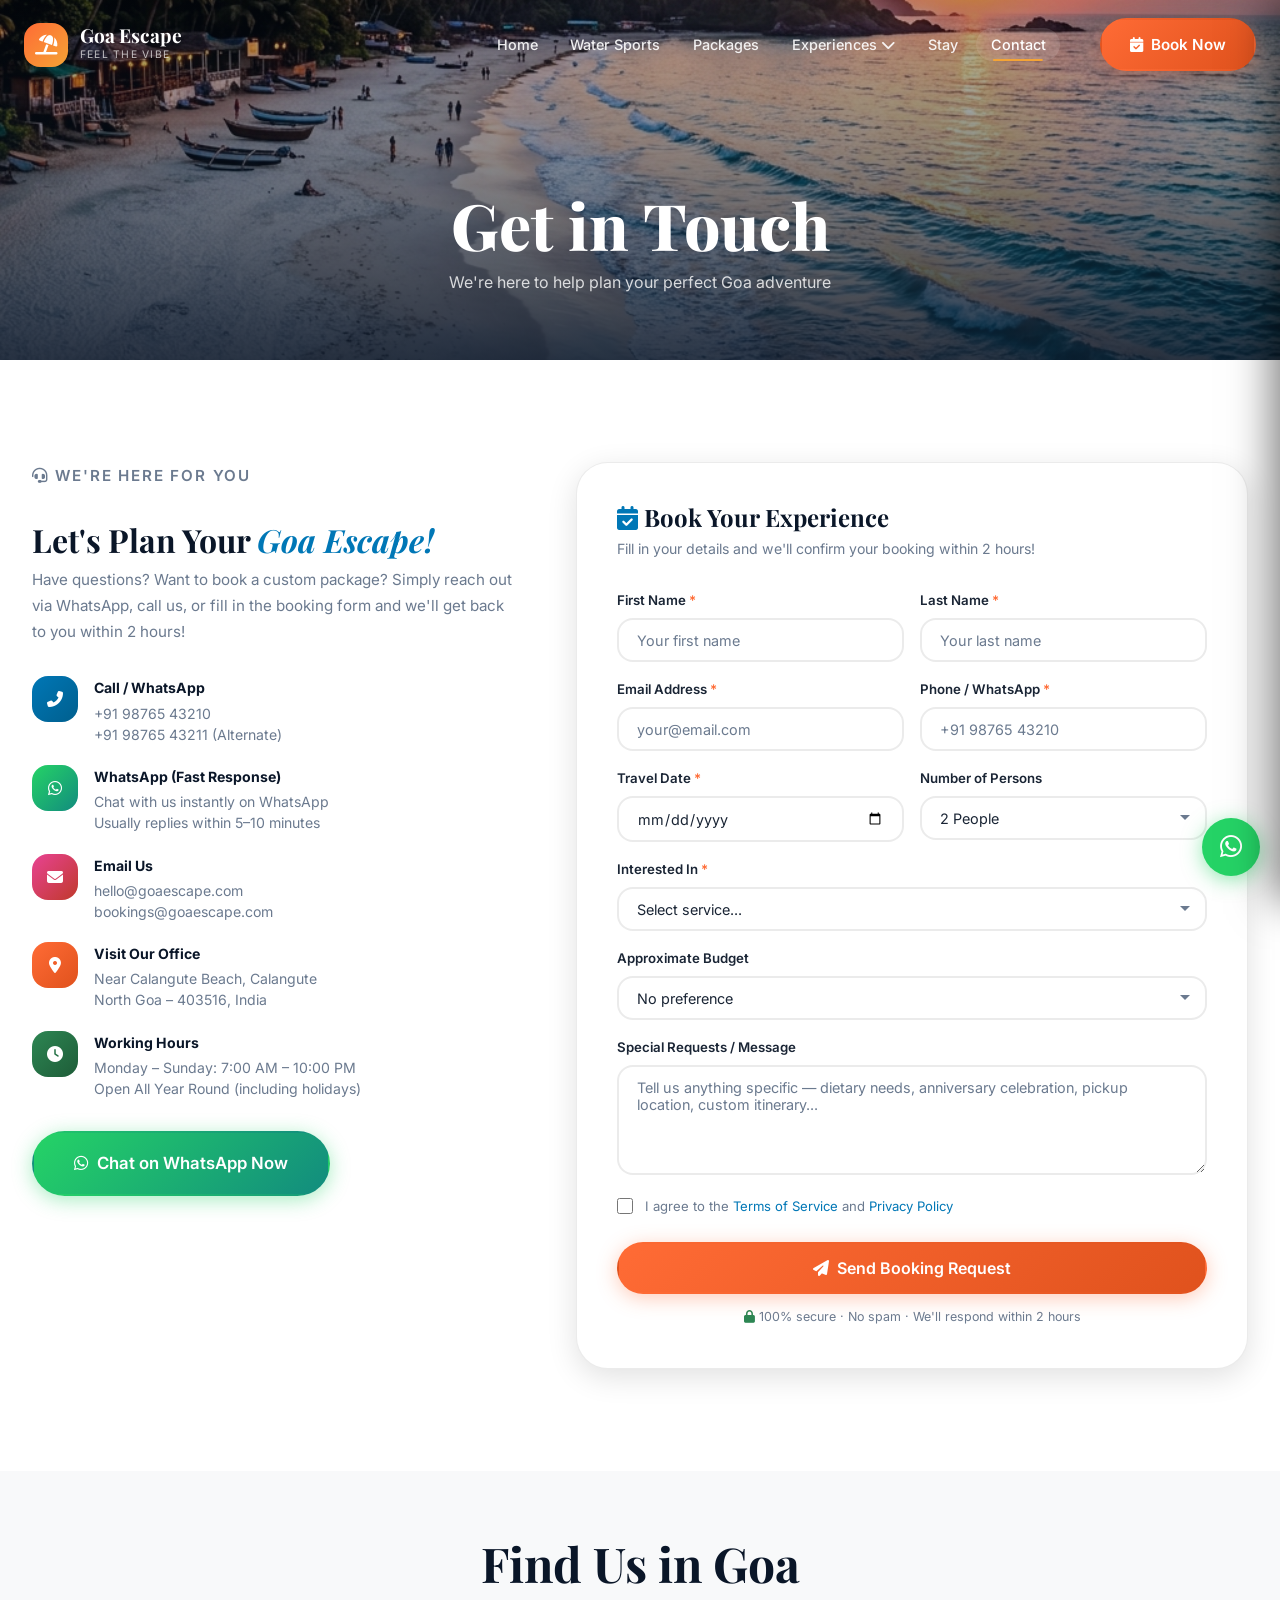
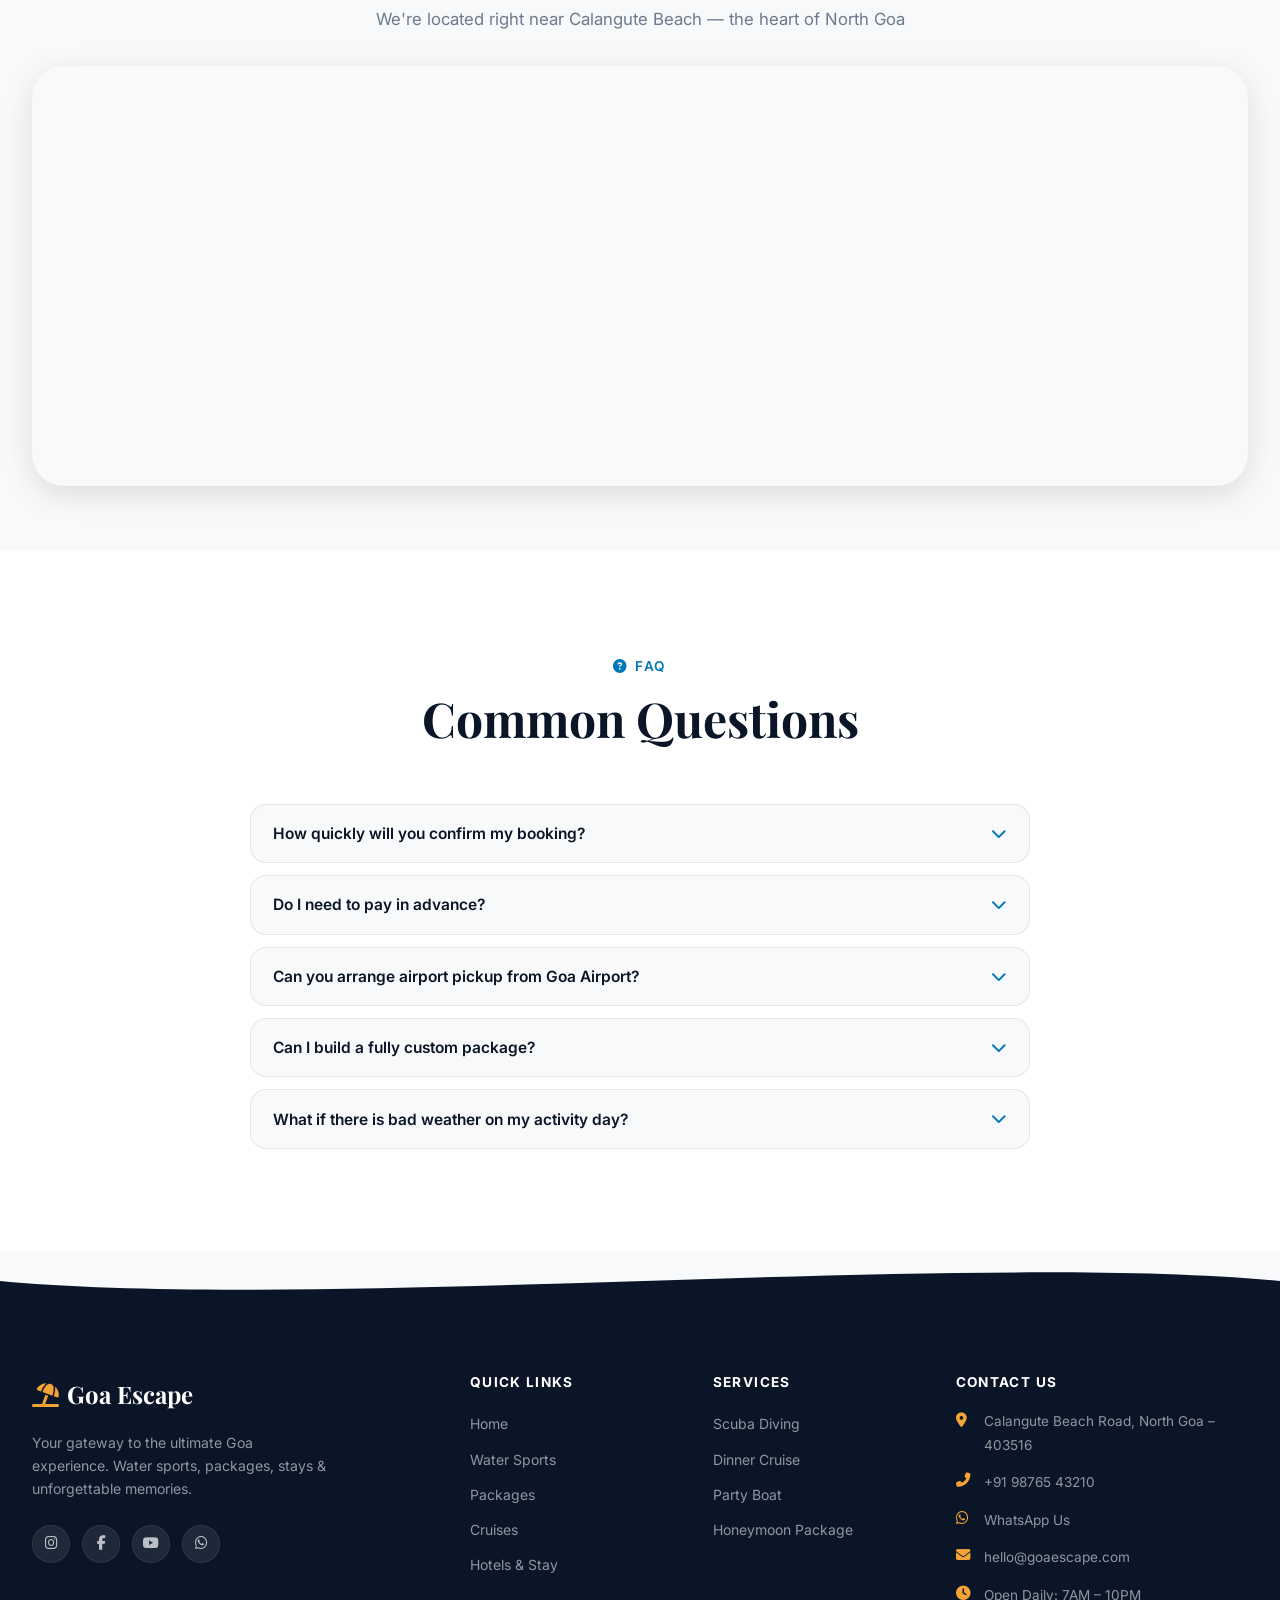
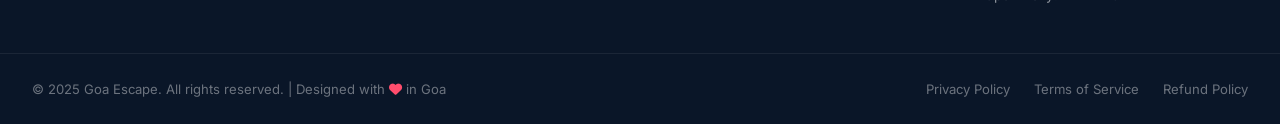
==== commit d9a59497: "made responsive" ====
--- a/contact.html
+++ b/contact.html
@@ -21,8 +21,8 @@
     <link rel="stylesheet" href="https://cdnjs.cloudflare.com/ajax/libs/font-awesome/6.5.0/css/all.min.css" />
     <link rel="stylesheet" href="css/style.css" />
     <link rel="stylesheet" href="css/animations.css" />
+    <link rel="stylesheet" href="css/pages.css" />
     <link rel="stylesheet" href="css/responsive.css" />
-    <link rel="stylesheet" href="css/pages.css" />
 </head>
 
 <body>
@@ -49,7 +49,6 @@
                     <ul class="dropdown-menu">
                         <li><a href="cruises.html"><i class="fas fa-ship"></i> Dinner Cruise</a></li>
                         <li><a href="cruises.html#party-boat"><i class="fas fa-music"></i> Party Boat</a></li>
-                        <li><a href="water-sports.html#scuba"><i class="fas fa-fish"></i> Scuba Diving</a></li>
                     </ul>
                 </li>
                 <li><a href="stay.html" class="nav-link">Stay</a></li>
@@ -100,7 +99,6 @@
                     <ul class="sidebar-sub">
                         <li><a href="cruises.html"><i class="fas fa-ship"></i> Dinner Cruise</a></li>
                         <li><a href="cruises.html#party-boat"><i class="fas fa-music"></i> Party Boat</a></li>
-                        <li><a href="water-sports.html#scuba"><i class="fas fa-fish"></i> Scuba Diving</a></li>
                     </ul>
                 </div>
             </li>
@@ -128,7 +126,7 @@
             <div class="page-hero-overlay"></div>
         </div>
         <div class="page-hero-content">
-            <div class="page-breadcrumb"><a href="index.html">Home</a><i class="fas fa-circle"></i><span>Contact</span>
+            <div class="page-breadcrumb">
             </div>
             <h1 class="page-hero-title">Get in Touch</h1>
             <p class="page-hero-subtitle">We're here to help plan your perfect Goa adventure</p>
--- a/css/style.css
+++ b/css/style.css
@@ -4,6 +4,10 @@
    ========================================= */
 
 /* ===== CSS RESET & CUSTOM PROPERTIES ===== */
+/* GLOBAL FIX */
+* {
+  box-sizing: border-box;
+}
 *,
 *::before,
 *::after {
--- a/css/responsive.css
+++ b/css/responsive.css
@@ -927,6 +927,12 @@
         height: 220px;
     }
 
+    /* Fix inline height on cruise card image wrappers */
+    .cruise-card > div:first-child {
+        height: auto !important;
+        max-height: 240px;
+    }
+
     .cruise-footer {
         flex-direction: column;
         gap: 1rem;
@@ -938,6 +944,11 @@
         justify-content: center;
     }
 
+    .cruise-slots {
+        flex-direction: column;
+        gap: 0.5rem;
+    }
+
     /* --- STAY PAGE --- */
     .hotels-grid {
         grid-template-columns: 1fr;
@@ -969,6 +980,12 @@
 
     .contact-info h2 {
         font-size: 1.6rem;
+    }
+
+    /* Contact info — WhatsApp button full width */
+    .contact-info .btn-lg {
+        width: 100%;
+        justify-content: center;
     }
 
     /* --- MAP --- */
@@ -1014,6 +1031,28 @@
         grid-template-columns: repeat(2, 1fr) !important;
         gap: 1rem !important;
     }
+
+    /* Testimonials scroll snap */
+    .testimonials-slider {
+        overflow-x: auto;
+        scroll-snap-type: x mandatory;
+        -webkit-overflow-scrolling: touch;
+        scrollbar-width: none;
+        cursor: grab;
+    }
+
+    .testimonials-slider::-webkit-scrollbar {
+        display: none;
+    }
+
+    .testimonials-track {
+        scroll-behavior: smooth;
+    }
+
+    .testi-card {
+        scroll-snap-align: start;
+        flex-shrink: 0;
+    }
 }
 
 /* ======================================================
@@ -1060,30 +1099,45 @@
         height: 180px;
     }
 
-    /* Package cards */
-    .pkg-img-wrap {
-        height: 180px;
-    }
-
-    .pkg-body {
-        padding: 1.25rem;
-    }
-
-    .pkg-includes {
-        grid-template-columns: 1fr;
-    }
-
-    .pkg-footer {
-        flex-direction: column;
-        gap: 0.75rem;
-        align-items: flex-start;
-    }
-
-    .pkg-footer .btn {
-        width: 100%;
-        justify-content: center;
-    }
-
+    /* Package cards *//* ===== PACKAGE CARD MOBILE IMPROVEMENT ===== */
+@media (max-width: 768px) {
+
+  .pkg-card {
+    border-radius: 16px;
+    overflow: hidden;
+    box-shadow: 0 10px 25px rgba(0,0,0,0.12);
+  }
+
+  .pkg-body {
+    padding: 1.4rem !important;
+  }
+
+  .pkg-title {
+    font-size: 1.1rem;
+    margin-bottom: 6px;
+  }
+
+  .pkg-desc {
+    font-size: 0.85rem;
+    line-height: 1.4;
+  }
+
+  .pkg-includes {
+    margin: 10px 0;
+  }
+
+  .pkg-footer {
+    flex-direction: column;
+    gap: 10px;
+  }
+
+  .pkg-footer .btn {
+    width: 100%;
+    border-radius: 10px;
+    font-size: 14px;
+  }
+
+}   
     /* Stay cards */
     .stay-info {
         padding: 1.25rem;
@@ -1091,6 +1145,18 @@
 
     .stay-amenities span {
         font-size: 0.72rem;
+    }
+
+    .stay-price-row {
+        flex-direction: column;
+        align-items: flex-start;
+        gap: 0.75rem;
+    }
+
+    .stay-price-row .btn-outline-small {
+        width: 100%;
+        justify-content: center;
+        text-align: center;
     }
 
     /* Why section */
@@ -1172,6 +1238,11 @@
         flex-direction: column;
     }
 
+    .cruise-card > div:first-child {
+        height: auto !important;
+        max-height: 200px;
+    }
+
     /* Hotel cards */
     .hotel-body {
         padding: 1.25rem;
@@ -1188,6 +1259,16 @@
         justify-content: center;
     }
 
+    /* Hotel amenities wrap */
+    .hotel-amen {
+        gap: 0.35rem;
+    }
+
+    .hotel-amen span {
+        font-size: 0.7rem;
+        padding: 0.18rem 0.5rem;
+    }
+
     /* Contact form */
     .booking-form {
         padding: 1.5rem 1rem;
@@ -1199,6 +1280,17 @@
 
     .form-control {
         font-size: 0.88rem;
+    }
+
+    /* Contact info items */
+    .contact-item {
+        flex-direction: column;
+        gap: 0.6rem;
+    }
+
+    .ci-icon {
+        width: 42px;
+        height: 42px;
     }
 
     /* FAQ */
@@ -1252,7 +1344,18 @@
 
     /* Gallery */
     .gallery-grid {
+        grid-template-columns: 1fr 1fr;
         gap: 0.5rem;
+    }
+
+    .gallery-item:first-child {
+        grid-column: 1 / -1;
+    }
+
+    /* Package search input — override inline styles */
+    #pkgSearchInput {
+        font-size: 0.88rem !important;
+        padding: 0.75rem 1rem 0.75rem 2.5rem !important;
     }
 }
 
@@ -1323,6 +1426,26 @@
     .testi-btn {
         width: 38px;
         height: 38px;
+    }
+
+    /* Stay amenities — very small screens */
+    .stay-amenities {
+        gap: 0.35rem;
+    }
+
+    .stay-amenities span {
+        font-size: 0.68rem;
+        padding: 0.2rem 0.5rem;
+    }
+
+    /* Cruise price smaller */
+    .cp-amount {
+        font-size: 1.3rem;
+    }
+
+    /* Contact form terms row */
+    .booking-form [style*="display:flex"][style*="align-items:center"][style*="gap:0.75rem"] {
+        flex-wrap: wrap;
     }
 }
 
@@ -1337,7 +1460,9 @@
     .back-to-top,
     .hero-search-wrap,
     .cta-banner,
-    .testi-controls {
+    .testi-controls,
+    .mobile-sidebar,
+    .sidebar-backdrop {
         display: none !important;
     }
 
@@ -1522,6 +1647,17 @@
 
     .contact-grid {
         grid-template-columns: 1fr;
+    }
+
+    /* Stay filter — row on tablet */
+    .stay-filter-row {
+        flex-direction: row;
+        flex-wrap: wrap;
+    }
+
+    .stay-filter-select {
+        flex: 1;
+        min-width: 180px;
     }
 }
 
@@ -1673,32 +1809,6 @@
 @media (max-width: 575px) {
     .testi-card {
         min-width: 100%;
-    }
-}
-
-/* ======================================================
-   SCROLL SNAP on testimonials (mobile)
-   ====================================================== */
-@media (max-width: 768px) {
-    .testimonials-slider {
-        overflow-x: auto;
-        scroll-snap-type: x mandatory;
-        -webkit-overflow-scrolling: touch;
-        scrollbar-width: none;
-        cursor: grab;
-    }
-
-    .testimonials-slider::-webkit-scrollbar {
-        display: none;
-    }
-
-    .testimonials-track {
-        scroll-behavior: smooth;
-    }
-
-    .testi-card {
-        scroll-snap-align: start;
-        flex-shrink: 0;
     }
 }
 
@@ -1774,4 +1884,288 @@
         text-decoration: none;
         -webkit-tap-highlight-color: transparent;
     }
-}+}
+
+/* ======================================================
+   INNER PAGE responsive overrides
+   (loaded after pages.css via load order fix)
+   ====================================================== */
+
+/* --- Contact page inline styles fix --- */
+@media (max-width: 768px) {
+    /* Contact page — terms checkbox row */
+    .booking-form div[style*="display:flex"][style*="gap:0.75rem"] {
+        flex-wrap: wrap;
+        gap: 0.5rem !important;
+    }
+
+    /* Fix contact page hero height override */
+    .page-hero[style*="height: 40vh"] {
+        height: 38vh !important;
+        min-height: 240px !important;
+    }
+}
+
+@media (max-width: 576px) {
+    /* Contact page — adjust the terms/privacy text */
+    .booking-form div[style*="display:flex"][style*="gap:0.75rem"] label {
+        font-size: 0.78rem;
+        line-height: 1.4;
+    }
+
+    /* Contact page — map iframe */
+    .map-wrap iframe {
+        min-height: 250px;
+    }
+}
+
+/* --- Package page search input --- */
+@media (max-width: 768px) {
+    /* Package search container */
+    div[style*="max-width: 560px"] {
+        max-width: 100% !important;
+    }
+}
+
+/* --- Stay page: inline-styled benefit cards --- */
+@media (max-width: 576px) {
+    .why-benefits-grid > div[style*="padding:2rem"],
+    .why-benefits-grid > div[style*="padding: 2rem"],
+    .why-benefits-grid > div[style*="padding: 1.5rem"],
+    .why-benefits-grid > div[style*="padding:1.5rem"] {
+        padding: 1.25rem !important;
+    }
+
+    .why-benefits-grid > div i[style*="font-size:2.5rem"],
+    .why-benefits-grid > div i[style*="font-size: 2.5rem"],
+    .why-benefits-grid > div i[style*="font-size:2rem"],
+    .why-benefits-grid > div i[style*="font-size: 2rem"] {
+        font-size: 1.75rem !important;
+    }
+}
+
+/* --- Cruise page: inline img wrapper height --- */
+@media (max-width: 576px) {
+    .cruise-card > div[style*="height:280px"],
+    .cruise-card > div[style*="height: 280px"] {
+        height: auto !important;
+        max-height: 200px !important;
+    }
+}
+
+/* --- Gallery grid responsive --- */
+@media (max-width: 768px) {
+    .gallery-grid {
+        grid-template-columns: 1fr 1fr;
+    }
+
+    .gallery-item:first-child {
+        grid-column: 1 / -1;
+        grid-row: auto;
+    }
+}
+
+@media (max-width: 400px) {
+    .gallery-grid {
+        grid-template-columns: 1fr;
+    }
+
+    .gallery-item:first-child {
+        grid-column: auto;
+    }
+}
+
+/* --- Package detail page --- */
+@media (max-width: 768px) {
+    .pd-img-gallery {
+        grid-template-columns: 1fr;
+        grid-template-rows: auto;
+    }
+
+    .pd-img-gallery img:first-child {
+        grid-column: auto;
+    }
+
+    .pd-sidebar {
+        position: static;
+        top: auto;
+    }
+
+    .pd-price-big {
+        font-size: 1.8rem;
+    }
+}
+
+/* --- SC Price Row on small screens --- */
+@media (max-width: 576px) {
+    .sc-price-row {
+        flex-direction: column;
+        align-items: flex-start;
+        gap: 0.75rem;
+    }
+
+    .sc-price-row .btn-outline-small {
+        width: 100%;
+        justify-content: center;
+        text-align: center;
+    }
+}
+
+/* --- Fix CTA desc width on mobile --- */
+@media (max-width: 768px) {
+    .cta-desc {
+        max-width: 100%;
+    }
+}
+
+/* --- Contact items grid on wide mobile --- */
+@media (min-width: 577px) and (max-width: 768px) {
+    .contact-item {
+        flex-direction: row;
+    }
+}
+
+/* ================= MOBILE FINAL FIX ================= */
+@media (max-width: 768px) {
+
+  /* Prevent horizontal scroll */
+  html, body {
+    overflow-x: hidden;
+  }
+
+  * {
+    max-width: 100%;
+  }
+
+  /* FORCE ALL GRIDS TO SINGLE COLUMN */
+  .services-grid,
+  .packages-grid,
+  .stay-grid,
+  .hotels-grid,
+  .ws-grid,
+  .cruise-grid {
+    display: grid !important;
+    grid-template-columns: 1fr !important;
+    gap: 1rem !important;
+  }
+
+  /* Fix cards */
+  .service-card,
+  .pkg-card,
+  .stay-card,
+  .hotel-card,
+  .ws-card,
+  .cruise-card {
+    width: 100% !important;
+  }
+
+  /* Fix images */
+  .sc-img,
+  .pkg-img,
+  .stay-img,
+  .hotel-img,
+  .ws-card-img,
+  .cruise-img {
+    width: 100%;
+    height: auto !important;
+    object-fit: cover;
+  }
+
+  /* Fix filter dropdowns */
+  select,
+  .stay-filter-select {
+    width: 100% !important;
+  }
+
+  /* Fix headings spacing */
+  .section-title {
+    text-align: center;
+  }
+
+  /* Fix cards text overflow */
+  h3, p {
+    word-wrap: break-word;
+  }
+
+  /* Fix container padding */
+  .container {
+    padding: 0 12px !important;
+  }
+
+  /* Fix buttons */
+  .btn {
+    width: 100%;
+    justify-content: center;
+  }
+
+}
+/* ===== MOBILE FOOTER FIX ===== */
+@media (max-width: 768px) {
+
+  .footer-grid {
+    display: grid;
+    grid-template-columns: 1fr 1fr; /* 2 columns */
+    gap: 1.5rem;
+  }
+
+  /* First section full width (logo + desc) */
+  .footer-grid > div:first-child {
+    grid-column: 1 / -1;
+  }
+
+  /* Reduce spacing */
+  .footer-top {
+    padding: 2rem 0 1rem;
+  }
+
+  /* Text size adjust */
+  .footer h4 {
+    font-size: 14px;
+  }
+
+  .footer a,
+  .footer p {
+    font-size: 13px;
+  }
+
+  /* Social icons smaller */
+  .social-links a {
+    width: 32px;
+    height: 32px;
+    font-size: 14px;
+  }
+
+  /* Contact section spacing */
+  .contact-item {
+    flex-direction: row;
+    align-items: center;
+    gap: 8px;
+  }
+
+  /* Bottom section compact */
+  .footer-bottom {
+    padding: 10px 0;
+    font-size: 12px;
+  }
+
+}
+/* ===== MOBILE HERO TEXT FIX ===== */
+@media (max-width: 768px) {
+
+  .page-hero-title {
+    font-size: 1.6rem !important; /* reduce size */
+    line-height: 1.3;
+    padding: 0 10px;
+  }
+
+  .page-hero-subtitle {
+    font-size: 0.85rem;
+    padding: 0 10px;
+  }
+
+  .page-hero {
+    height: 35vh !important; /* reduce height */
+    min-height: 220px !important;
+  }
+
+}
